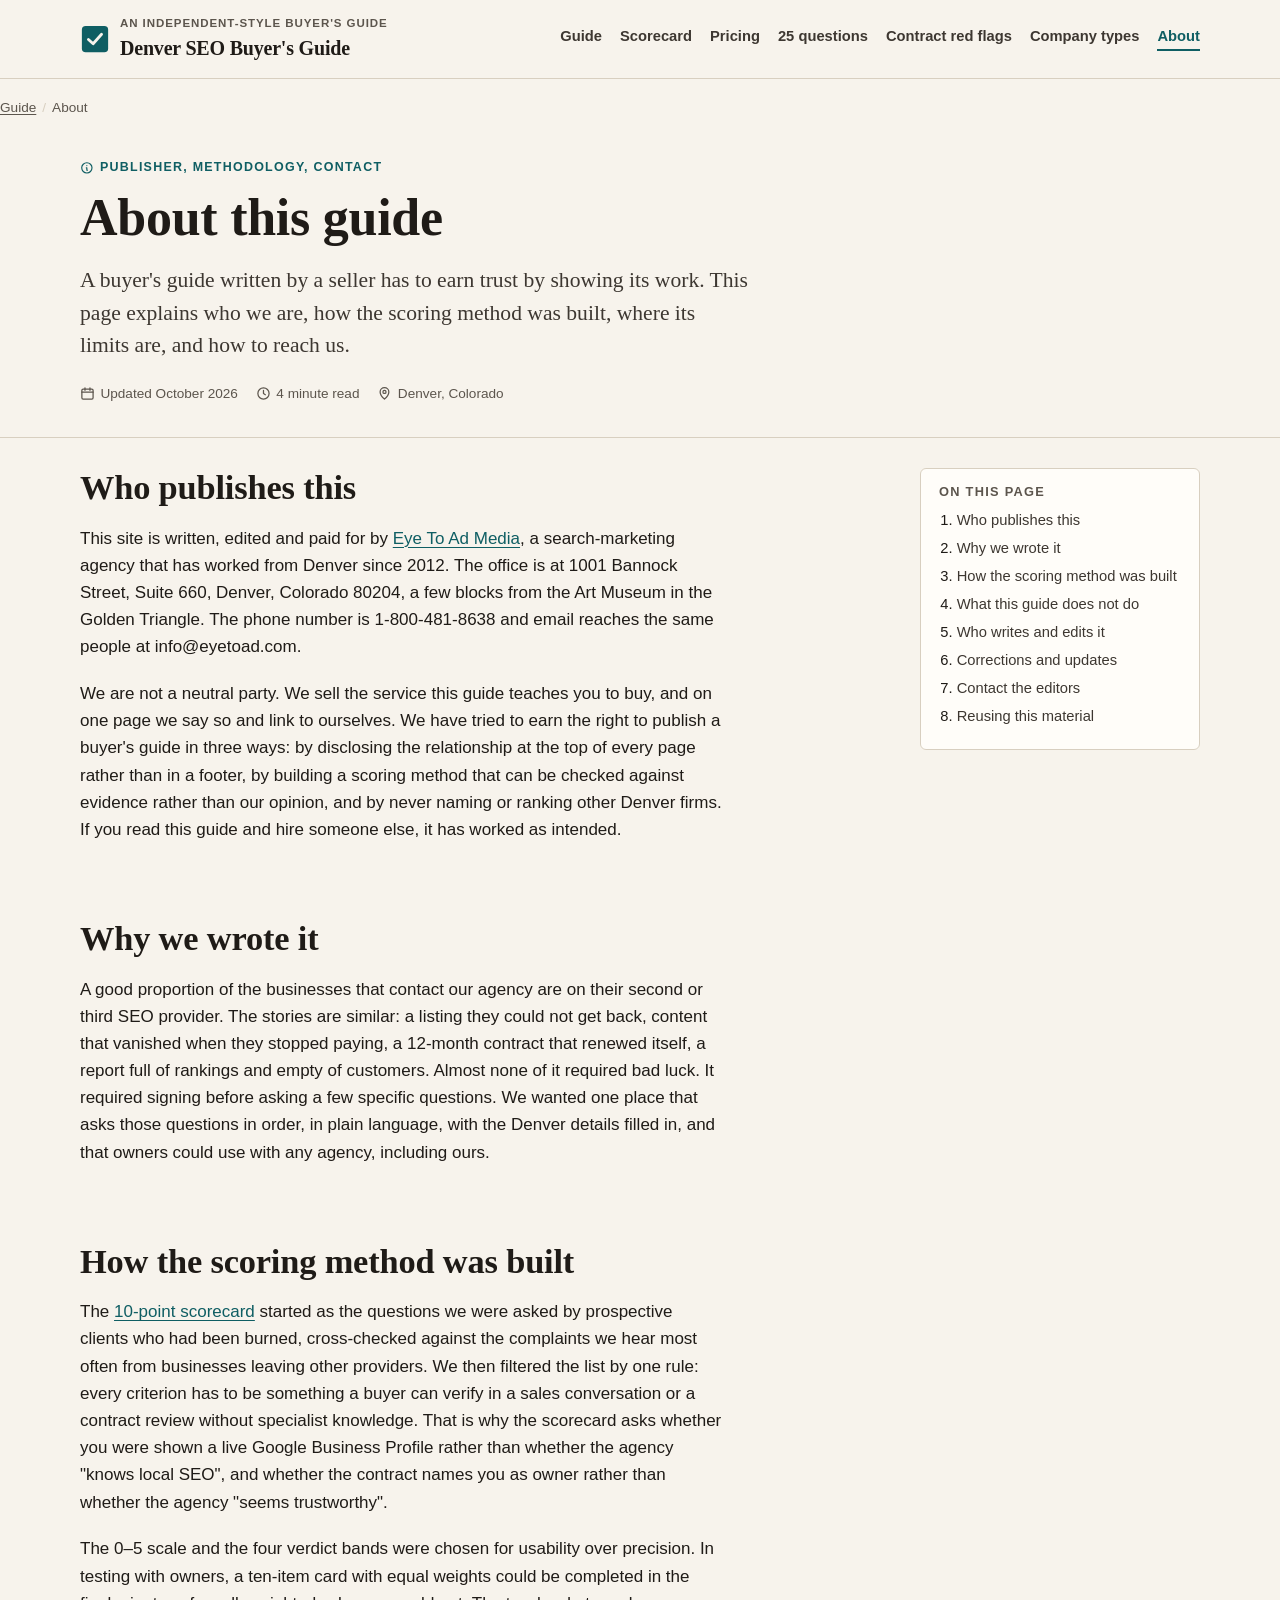
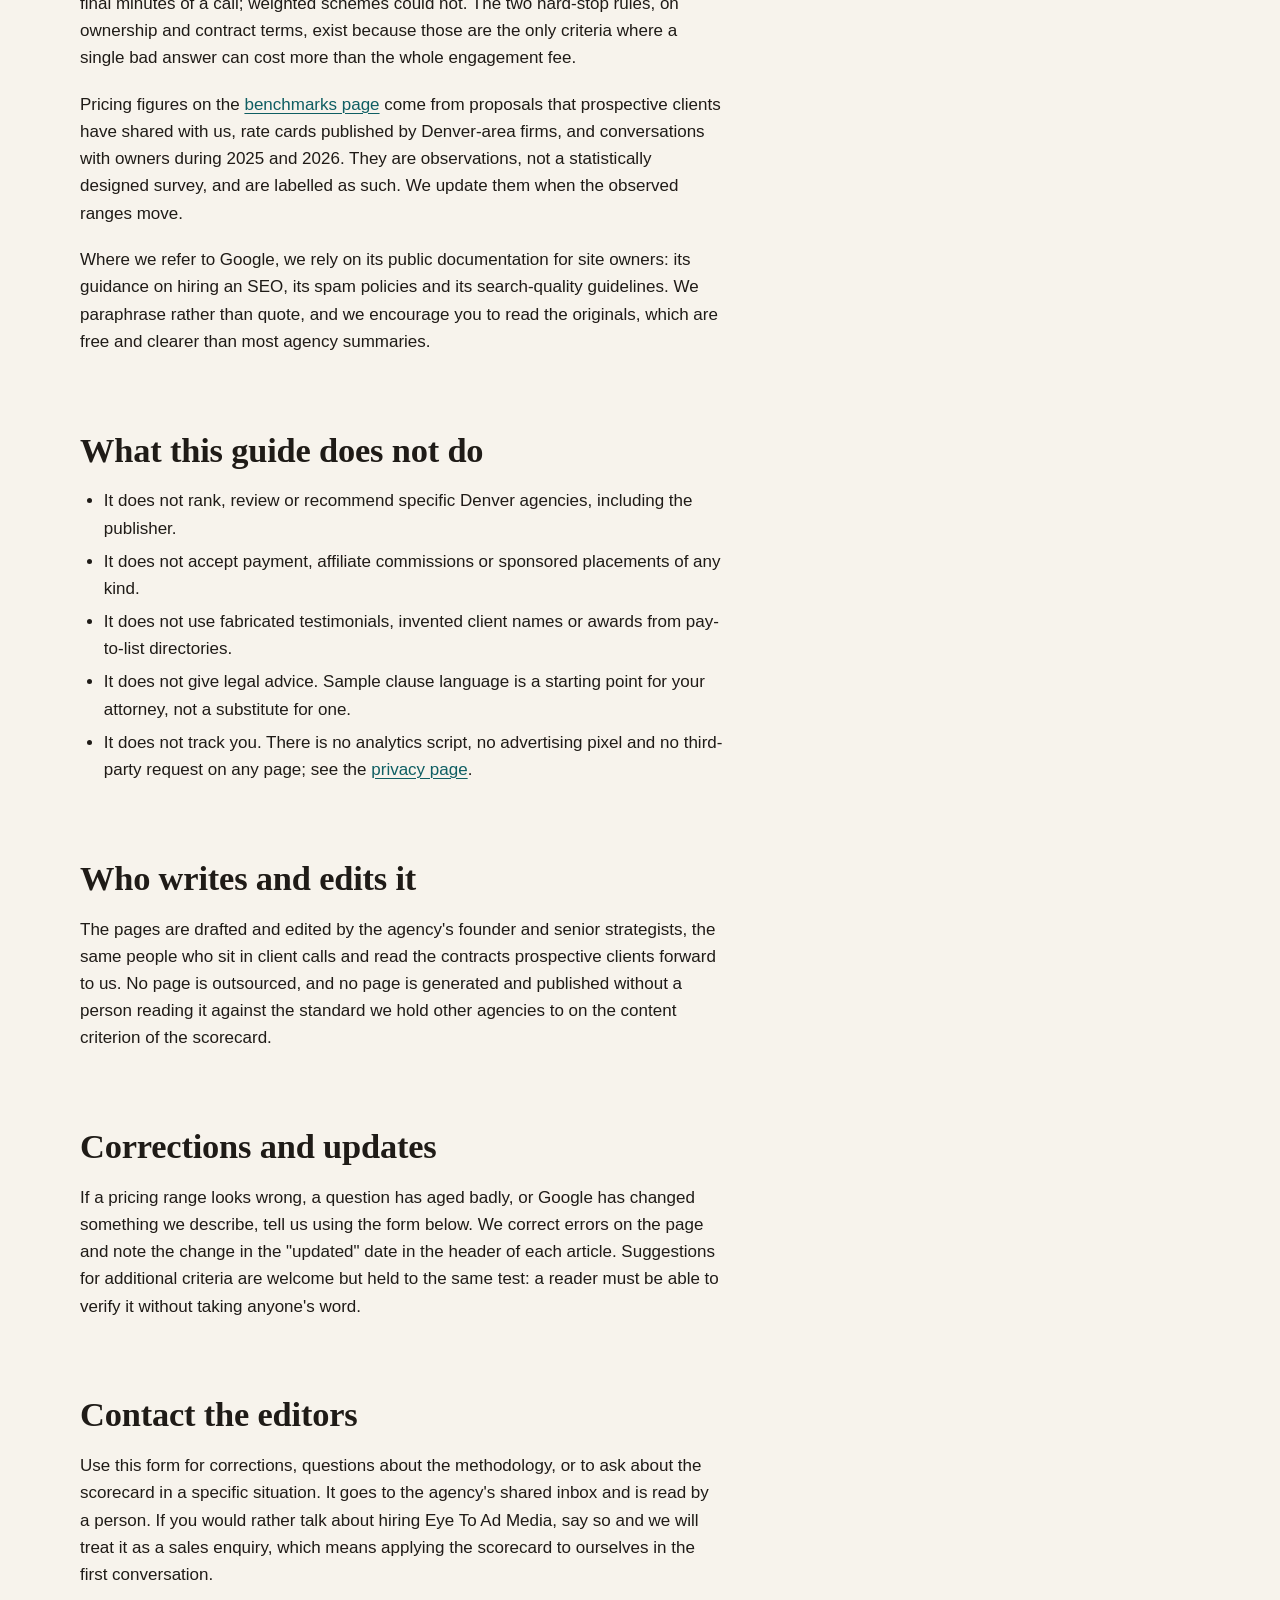
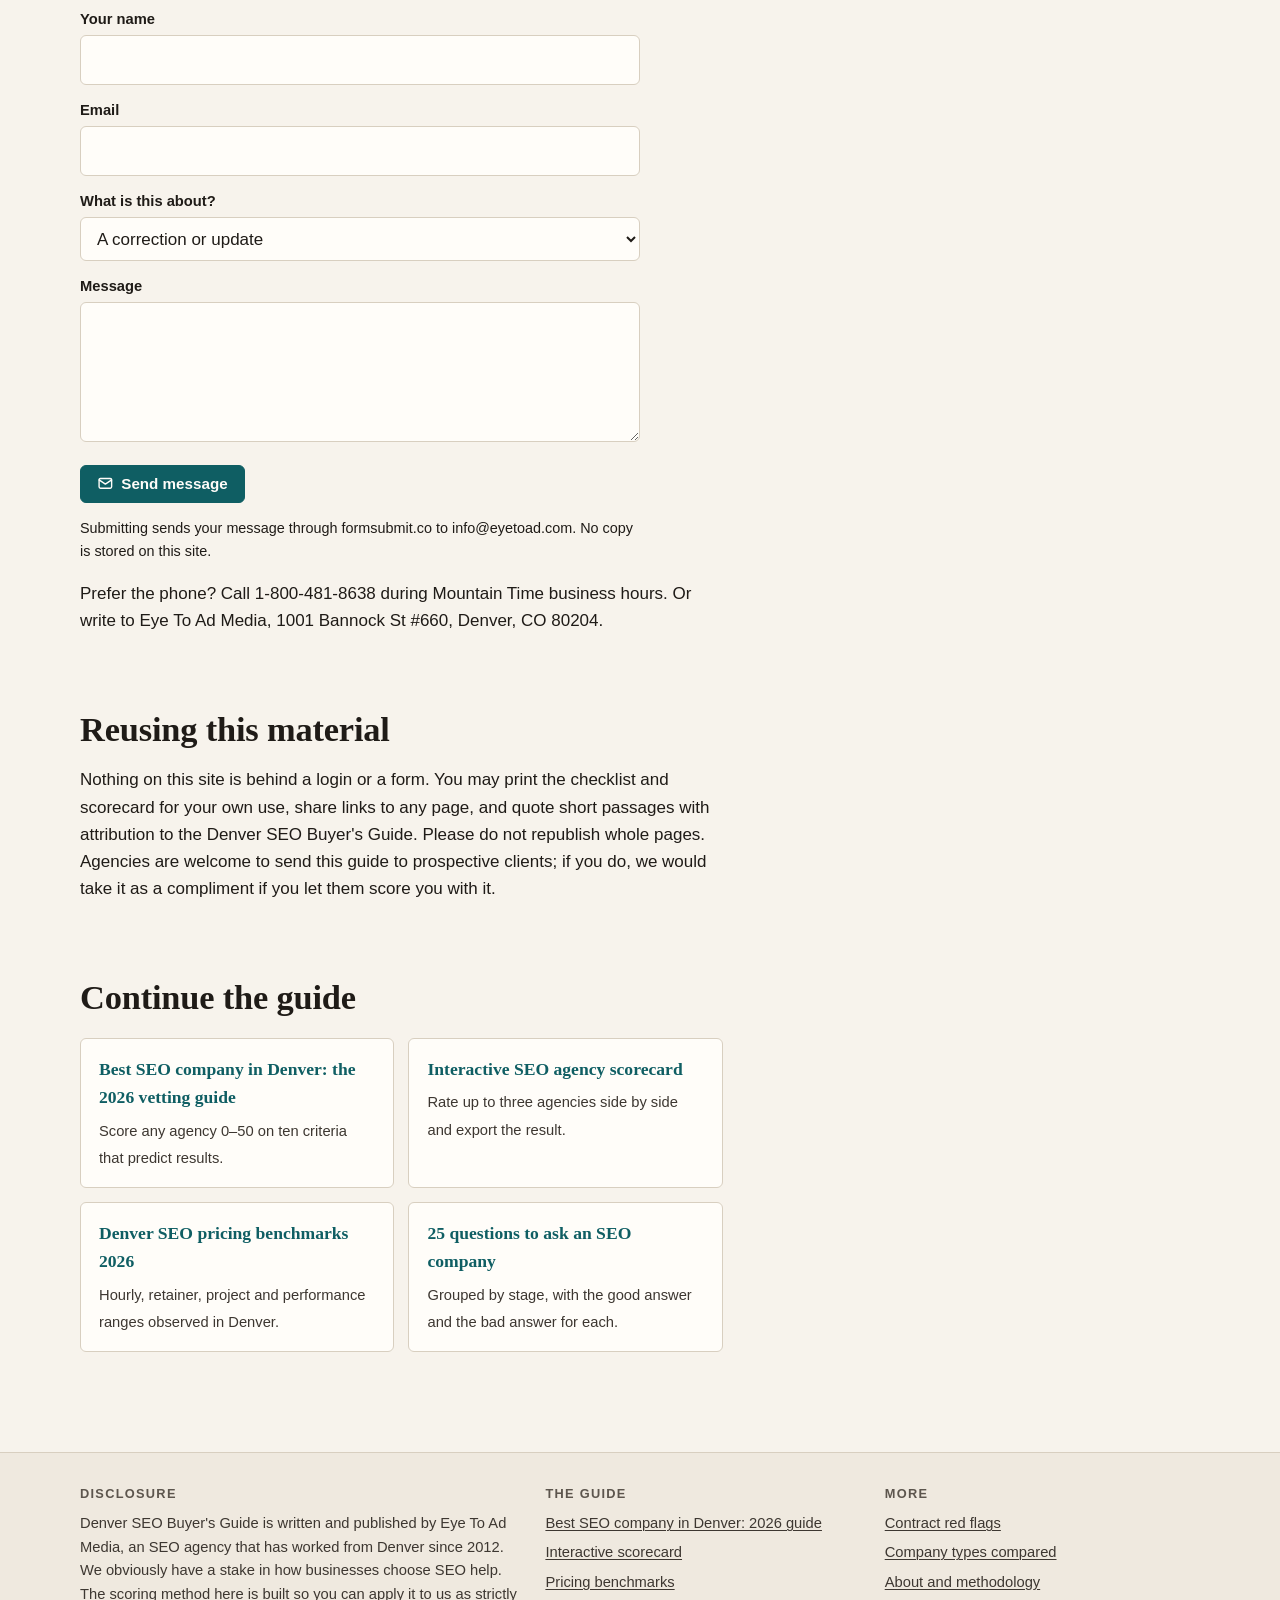
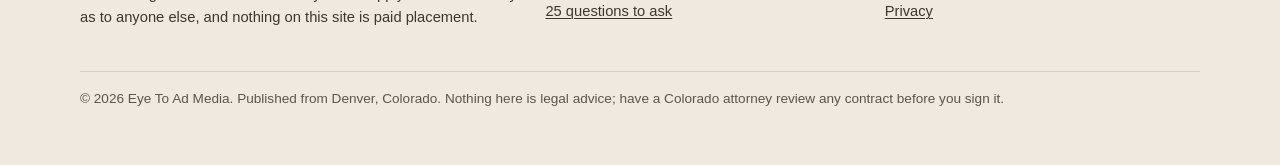
==== about/index.html @ 73272817 "Build Denver SEO buyer's guide site: 8 pages, scorecard tool, assets Static GitHub Pages site for be" ====
<!DOCTYPE html>
<html lang="en" class="no-js">
<head>
<meta charset="utf-8">
<meta name="viewport" content="width=device-width, initial-scale=1">
<title>About This Guide: Who Publishes It and How It Is Scored</title>
<meta name="description" content="Who publishes the Denver SEO Buyer&#x27;s Guide, how the 10-point scoring method was built, what it will not do, and how to reach the editors.">
<link rel="canonical" href="https://bestseocompanydenverco.com/about/">
<meta name="robots" content="index, follow, max-snippet:-1, max-image-preview:large">
<meta name="author" content="Eye To Ad Media">
<meta name="theme-color" content="#f7f3ec">
<meta property="og:type" content="article">
<meta property="og:site_name" content="Denver SEO Buyer's Guide">
<meta property="og:title" content="About This Guide: Who Publishes It and How It Is Scored">
<meta property="og:description" content="Who publishes the Denver SEO Buyer&#x27;s Guide, how the 10-point scoring method was built, what it will not do, and how to reach the editors.">
<meta property="og:url" content="https://bestseocompanydenverco.com/about/">
<meta property="og:image" content="https://bestseocompanydenverco.com/images/og.png">
<meta property="og:image:width" content="1200">
<meta property="og:image:height" content="630">
<meta property="og:image:alt" content="Best SEO company in Denver: a 2026 buyer's guide">
<meta property="og:locale" content="en_US">
<meta name="twitter:card" content="summary_large_image">
<meta name="twitter:title" content="About This Guide: Who Publishes It and How It Is Scored">
<meta name="twitter:description" content="Who publishes the Denver SEO Buyer&#x27;s Guide, how the 10-point scoring method was built, what it will not do, and how to reach the editors.">
<meta name="twitter:image" content="https://bestseocompanydenverco.com/images/og.png">
<meta name="geo.region" content="US-CO">
<meta name="geo.placename" content="Denver, Colorado">
<link rel="icon" href="/images/favicon.svg" type="image/svg+xml">
<link rel="apple-touch-icon" href="/images/apple-touch-icon.png">
<link rel="manifest" href="/site.webmanifest">
<style>:root{--paper:#f7f3ec;--paper-2:#efe9df;--ink:#1f1b17;--ink-2:#3d3731;--ink-3:#5c554d;--rule:#d8cfc0;--teal:#0f5e63;--teal-2:#0b474b;--teal-tint:#e2eeee;--white:#fffdf9;--serif:"Iowan Old Style","Palatino Linotype","Book Antiqua",Palatino,Charter,Georgia,serif;--sans:"Gill Sans","Gill Sans MT","Segoe UI","Trebuchet MS",Calibri,"Helvetica Neue",Arial,system-ui,sans-serif;--r:6px;--wrap:1120px}*,*::before,*::after{box-sizing:border-box}body{margin:0;background:var(--paper);color:var(--ink);font-family:var(--sans);font-size:1.0625rem;line-height:1.6}h1,h2,h3{font-family:var(--serif);font-weight:600;line-height:1.15;margin:0 0 .5em}h1{font-size:clamp(2rem,4.6vw,3.25rem);line-height:1.08}.wrap{width:min(100% - 32px,var(--wrap));margin-inline:auto}.skip{position:absolute;left:-999px;top:8px}.skip:focus{left:8px}.hdr{border-bottom:1px solid var(--rule)}.hdr-row{display:flex;align-items:center;justify-content:space-between;gap:16px;padding:14px 0;flex-wrap:wrap}.brand{display:flex;align-items:center;gap:10px;text-decoration:none;color:var(--ink);font-family:var(--serif);font-size:1.25rem;font-weight:600}.brand svg{width:30px;height:30px}.brand .kicker{display:block;font-family:var(--sans);font-size:.72rem;font-weight:600;letter-spacing:.08em;text-transform:uppercase;color:var(--ink-3)}.nav ul{list-style:none;margin:0;padding:0;display:flex;flex-wrap:wrap;gap:4px 18px}.nav a{text-decoration:none;color:var(--ink-2);font-weight:600;font-size:.92rem}.nav-toggle{display:none}@media (max-width:860px){.nav-toggle{display:inline-flex}.nav{flex-basis:100%}.js .nav ul{display:none}.js .nav ul.open{display:flex;flex-direction:column}}.disclose{border:1px solid var(--teal);border-left-width:5px;background:var(--teal-tint);padding:14px 18px;border-radius:var(--r);margin:0 0 28px;font-size:.95rem}.intro{padding:34px 0 10px;border-bottom:1px solid var(--rule);margin-bottom:30px}.layout{display:grid;grid-template-columns:minmax(0,1fr);gap:36px}@media (min-width:960px){.layout{grid-template-columns:minmax(0,1fr) 280px}}.prose{max-width:68ch}</style>
<link rel="stylesheet" href="/css/site.css">

<script type="application/ld+json">{
"@context": "https://schema.org",
"@graph": [
{
"@type": "WebSite",
"@id": "https://bestseocompanydenverco.com/#website",
"url": "https://bestseocompanydenverco.com/",
"name": "Denver SEO Buyer's Guide",
"description": "A buyer's guide to vetting, comparing and hiring an SEO company in Denver, Colorado.",
"inLanguage": "en-US",
"publisher": {
"@id": "https://eyetoad.com/#organization"
}
},
{
"@type": "Organization",
"@id": "https://bestseocompanydenverco.com/#organization",
"name": "Denver SEO Buyer's Guide",
"url": "https://bestseocompanydenverco.com/",
"logo": "https://bestseocompanydenverco.com/images/favicon.svg",
"parentOrganization": {
"@id": "https://eyetoad.com/#organization"
}
},
{
"@type": "Organization",
"@id": "https://eyetoad.com/#organization",
"name": "Eye To Ad Media",
"url": "https://eyetoad.com/"
},
{
"@type": "BreadcrumbList",
"@id": "https://bestseocompanydenverco.com/about/#breadcrumb",
"itemListElement": [
{
"@type": "ListItem",
"position": 1,
"name": "Guide",
"item": "https://bestseocompanydenverco.com/"
},
{
"@type": "ListItem",
"position": 2,
"name": "About",
"item": "https://bestseocompanydenverco.com/about/"
}
]
},
{
"@type": "WebPage",
"@id": "https://bestseocompanydenverco.com/about/#webpage",
"url": "https://bestseocompanydenverco.com/about/",
"name": "About This Guide: Who Publishes It and How It Is Scored",
"description": "Who publishes the Denver SEO Buyer's Guide, how the 10-point scoring method was built, what it will not do, and how to reach the editors.",
"isPartOf": {
"@id": "https://bestseocompanydenverco.com/#website"
},
"inLanguage": "en-US",
"datePublished": "2026-01-12",
"dateModified": "2026-10-06",
"primaryImageOfPage": "https://bestseocompanydenverco.com/images/og.png",
"breadcrumb": {
"@id": "https://bestseocompanydenverco.com/about/#breadcrumb"
}
},
{
"@type": "Article",
"@id": "https://bestseocompanydenverco.com/about/#article",
"headline": "About this guide",
"description": "Who publishes the Denver SEO Buyer's Guide, how the 10-point scoring method was built, what it will not do, and how to reach the editors.",
"mainEntityOfPage": {
"@id": "https://bestseocompanydenverco.com/about/#webpage"
},
"author": {
"@id": "https://eyetoad.com/#organization"
},
"publisher": {
"@id": "https://eyetoad.com/#organization"
},
"datePublished": "2026-01-12",
"dateModified": "2026-10-06",
"image": "https://bestseocompanydenverco.com/images/og.png",
"wordCount": 980,
"about": {
"@type": "Thing",
"name": "Search engine optimization services in Denver, Colorado"
}
}
]
}</script>
</head>
<body>
<a class="skip" href="#main">Skip to content</a>
<header class="hdr">
<div class="wrap hdr-row">
<a class="brand" href="/"><svg viewBox="0 0 32 32" aria-hidden="true"><rect x="2" y="2" width="28" height="28" rx="4" fill="#0f5e63"/><path d="M9 16.5 14 21l9-10" fill="none" stroke="#f7f3ec" stroke-width="3" stroke-linecap="round" stroke-linejoin="round"/></svg><span><span class="kicker">An independent-style buyer's guide</span>Denver SEO Buyer's Guide</span></a>
<button class="nav-toggle" type="button" aria-expanded="false" aria-controls="site-nav"><svg class="i" aria-hidden="true" viewBox="0 0 24 24"><path d="M3 6h18M3 12h18M3 18h18"/></svg> Menu</button>
<nav class="nav" aria-label="Site"><ul id="site-nav"><li><a href="/">Guide</a></li><li><a href="/scorecard/">Scorecard</a></li><li><a href="/denver-seo-pricing-benchmarks/">Pricing</a></li><li><a href="/questions-to-ask-an-seo-company/">25 questions</a></li><li><a href="/seo-contract-red-flags/">Contract red flags</a></li><li><a href="/denver-seo-companies/">Company types</a></li><li><a href="/about/" aria-current="page">About</a></li></ul></nav>
</div>
</header>
<nav class="crumbs wrap" aria-label="Breadcrumb"><ol><li><a href="/">Guide</a></li><li aria-current="page">About</li></ol></nav>
<main id="main">
<div class="intro"><div class="wrap">
<p class="eyebrow"><svg class="i" aria-hidden="true" viewBox="0 0 24 24"><circle cx="12" cy="12" r="9"/><path d="M12 8h.01M11 12h1v4h1"/></svg> Publisher, methodology, contact</p>
<h1>About this guide</h1>
<p class="lede">A buyer's guide written by a seller has to earn trust by showing its work. This page explains who we are, how the scoring method was built, where its limits are, and how to reach us.</p>
<div class="meta-line"><span><svg class="i" aria-hidden="true" viewBox="0 0 24 24"><rect x="3" y="5" width="18" height="16" rx="2"/><path d="M3 10h18M8 3v4m8-4v4"/></svg> Updated October 2026</span><span><svg class="i" aria-hidden="true" viewBox="0 0 24 24"><circle cx="12" cy="12" r="9"/><path d="M12 7v5l3 2"/></svg> 4 minute read</span><span><svg class="i" aria-hidden="true" viewBox="0 0 24 24"><path d="M12 21s7-6.2 7-11.5A7 7 0 0 0 5 9.5C5 14.8 12 21 12 21z"/><circle cx="12" cy="9.5" r="2.5"/></svg> Denver, Colorado</span></div>
</div></div>
<div class="wrap layout">
<article class="prose">
<h2 id="publisher">Who publishes this</h2>

<p>This site is written, edited and paid for by <a href="https://eyetoad.com/" rel="noopener">Eye To Ad Media</a>, a search-marketing agency that has worked from Denver since 2012. The office is at 1001 Bannock Street, Suite 660, Denver, Colorado 80204, a few blocks from the Art Museum in the Golden Triangle. The phone number is 1-800-481-8638 and email reaches the same people at info@eyetoad.com.</p>

<p>We are not a neutral party. We sell the service this guide teaches you to buy, and on one page we say so and link to ourselves. We have tried to earn the right to publish a buyer's guide in three ways: by disclosing the relationship at the top of every page rather than in a footer, by building a scoring method that can be checked against evidence rather than our opinion, and by never naming or ranking other Denver firms. If you read this guide and hire someone else, it has worked as intended.</p>

<h2 id="why">Why we wrote it</h2>

<p>A good proportion of the businesses that contact our agency are on their second or third SEO provider. The stories are similar: a listing they could not get back, content that vanished when they stopped paying, a 12-month contract that renewed itself, a report full of rankings and empty of customers. Almost none of it required bad luck. It required signing before asking a few specific questions. We wanted one place that asks those questions in order, in plain language, with the Denver details filled in, and that owners could use with any agency, including ours.</p>

<h2 id="methodology">How the scoring method was built</h2>

<p>The <a href="/#scorecard">10-point scorecard</a> started as the questions we were asked by prospective clients who had been burned, cross-checked against the complaints we hear most often from businesses leaving other providers. We then filtered the list by one rule: every criterion has to be something a buyer can verify in a sales conversation or a contract review without specialist knowledge. That is why the scorecard asks whether you were shown a live Google Business Profile rather than whether the agency "knows local SEO", and whether the contract names you as owner rather than whether the agency "seems trustworthy".</p>

<p>The 0–5 scale and the four verdict bands were chosen for usability over precision. In testing with owners, a ten-item card with equal weights could be completed in the final minutes of a call; weighted schemes could not. The two hard-stop rules, on ownership and contract terms, exist because those are the only criteria where a single bad answer can cost more than the whole engagement fee.</p>

<p>Pricing figures on the <a href="/denver-seo-pricing-benchmarks/">benchmarks page</a> come from proposals that prospective clients have shared with us, rate cards published by Denver-area firms, and conversations with owners during 2025 and 2026. They are observations, not a statistically designed survey, and are labelled as such. We update them when the observed ranges move.</p>

<p>Where we refer to Google, we rely on its public documentation for site owners: its guidance on hiring an SEO, its spam policies and its search-quality guidelines. We paraphrase rather than quote, and we encourage you to read the originals, which are free and clearer than most agency summaries.</p>

<h2 id="limits">What this guide does not do</h2>

<ul>
<li>It does not rank, review or recommend specific Denver agencies, including the publisher.</li>
<li>It does not accept payment, affiliate commissions or sponsored placements of any kind.</li>
<li>It does not use fabricated testimonials, invented client names or awards from pay-to-list directories.</li>
<li>It does not give legal advice. Sample clause language is a starting point for your attorney, not a substitute for one.</li>
<li>It does not track you. There is no analytics script, no advertising pixel and no third-party request on any page; see the <a href="/privacy/">privacy page</a>.</li>
</ul>

<h2 id="who-writes">Who writes and edits it</h2>

<p>The pages are drafted and edited by the agency's founder and senior strategists, the same people who sit in client calls and read the contracts prospective clients forward to us. No page is outsourced, and no page is generated and published without a person reading it against the standard we hold other agencies to on the content criterion of the scorecard.</p>

<h2 id="corrections">Corrections and updates</h2>

<p>If a pricing range looks wrong, a question has aged badly, or Google has changed something we describe, tell us using the form below. We correct errors on the page and note the change in the "updated" date in the header of each article. Suggestions for additional criteria are welcome but held to the same test: a reader must be able to verify it without taking anyone's word.</p>

<h2 id="contact">Contact the editors</h2>

<p>Use this form for corrections, questions about the methodology, or to ask about the scorecard in a specific situation. It goes to the agency's shared inbox and is read by a person. If you would rather talk about hiring Eye To Ad Media, say so and we will treat it as a sales enquiry, which means applying the scorecard to ourselves in the first conversation.</p>

<form class="form" action="https://formsubmit.co/info@eyetoad.com" method="POST" aria-labelledby="contact">
<input type="hidden" name="_subject" value="Denver SEO Buyer's Guide: contact form">
<input type="hidden" name="_template" value="table">
<input type="hidden" name="_captcha" value="false">
<input type="hidden" name="_next" value="https://bestseocompanydenverco.com/about/#sent">
<div class="hp" aria-hidden="true"><label for="website-field">Leave this field empty</label><input type="text" id="website-field" name="_honey" tabindex="-1" autocomplete="off"></div>
<div><label for="f-name">Your name</label><input type="text" id="f-name" name="name" required autocomplete="name"></div>
<div><label for="f-email">Email</label><input type="email" id="f-email" name="email" required autocomplete="email"></div>
<div><label for="f-topic">What is this about?</label>
<select id="f-topic" name="topic">
<option value="correction">A correction or update</option>
<option value="methodology">A question about the scoring method</option>
<option value="situation">Applying the scorecard to my situation</option>
<option value="hire">Talking to Eye To Ad Media about SEO</option>
<option value="other">Something else</option>
</select></div>
<div><label for="f-msg">Message</label><textarea id="f-msg" name="message" required></textarea></div>
<div><button type="submit" class="btn"><svg class="i" aria-hidden="true" viewBox="0 0 24 24"><rect x="3" y="5" width="18" height="14" rx="2"/><path d="m3 7 9 6 9-6"/></svg> Send message</button></div>
<p class="small" id="sent">Submitting sends your message through formsubmit.co to info@eyetoad.com. No copy is stored on this site.</p>
</form>

<p>Prefer the phone? Call 1-800-481-8638 during Mountain Time business hours. Or write to Eye To Ad Media, 1001 Bannock St #660, Denver, CO 80204.</p>

<h2 id="use">Reusing this material</h2>

<p>Nothing on this site is behind a login or a form. You may print the checklist and scorecard for your own use, share links to any page, and quote short passages with attribution to the Denver SEO Buyer's Guide. Please do not republish whole pages. Agencies are welcome to send this guide to prospective clients; if you do, we would take it as a compliment if you let them score you with it.</p>

<section class="related" aria-labelledby="rel-h"><h2 id="rel-h">Continue the guide</h2><ul class="cards"><li><a class="card" href="/"><span class="t">Best SEO company in Denver: the 2026 vetting guide</span><span class="d">Score any agency 0–50 on ten criteria that predict results.</span></a></li><li><a class="card" href="/scorecard/"><span class="t">Interactive SEO agency scorecard</span><span class="d">Rate up to three agencies side by side and export the result.</span></a></li><li><a class="card" href="/denver-seo-pricing-benchmarks/"><span class="t">Denver SEO pricing benchmarks 2026</span><span class="d">Hourly, retainer, project and performance ranges observed in Denver.</span></a></li><li><a class="card" href="/questions-to-ask-an-seo-company/"><span class="t">25 questions to ask an SEO company</span><span class="d">Grouped by stage, with the good answer and the bad answer for each.</span></a></li></ul></section>
</article>
<aside class="side"><div class="box"><div class="toc"><h2>On this page</h2><ol><li><a href="#publisher">Who publishes this</a></li><li><a href="#why">Why we wrote it</a></li><li><a href="#methodology">How the scoring method was built</a></li><li><a href="#limits">What this guide does not do</a></li><li><a href="#who-writes">Who writes and edits it</a></li><li><a href="#corrections">Corrections and updates</a></li><li><a href="#contact">Contact the editors</a></li><li><a href="#use">Reusing this material</a></li></ol></div></div></aside>
</div>
</main>
<footer class="ftr">
<div class="wrap">
<div class="ftr-grid">
<div>
<h2>Disclosure</h2>
<p>Denver SEO Buyer's Guide is written and published by Eye To Ad Media, an SEO agency that has worked from Denver since 2012. We obviously have a stake in how businesses choose SEO help. The scoring method here is built so you can apply it to us as strictly as to anyone else, and nothing on this site is paid placement.</p>
</div>
<div>
<h2>The guide</h2>
<ul>
<li><a href="/">Best SEO company in Denver: 2026 guide</a></li>
<li><a href="/scorecard/">Interactive scorecard</a></li>
<li><a href="/denver-seo-pricing-benchmarks/">Pricing benchmarks</a></li>
<li><a href="/questions-to-ask-an-seo-company/">25 questions to ask</a></li>
</ul>
</div>
<div>
<h2>More</h2>
<ul>
<li><a href="/seo-contract-red-flags/">Contract red flags</a></li>
<li><a href="/denver-seo-companies/">Company types compared</a></li>
<li><a href="/about/">About and methodology</a></li>
<li><a href="/privacy/">Privacy</a></li>
</ul>
</div>
</div>
<p class="legal">&copy; 2026 Eye To Ad Media. Published from Denver, Colorado. Nothing here is legal advice; have a Colorado attorney review any contract before you sign it.</p>
</div>
</footer>
<script>document.documentElement.className=document.documentElement.className.replace('no-js','js');(function(){var b=document.querySelector('.nav-toggle'),u=document.querySelector('.nav ul');if(b&&u){b.addEventListener('click',function(){var o=u.classList.toggle('open');b.setAttribute('aria-expanded',o?'true':'false');});}document.querySelectorAll('[data-print]').forEach(function(el){el.addEventListener('click',function(){document.documentElement.setAttribute('data-print',el.getAttribute('data-print'));window.print();});});window.addEventListener('afterprint',function(){document.documentElement.removeAttribute('data-print');});})();</script>

</body>
</html>
---- css/site.css ----
/* Denver SEO Buyer's Guide — site.css
   Editorial system: warm paper neutrals, deep teal accent, serif display, humanist sans body.
   System font stacks only; no external requests. */

:root{
  --paper:#f7f3ec;
  --paper-2:#efe9df;
  --paper-3:#e6dfd2;
  --ink:#1f1b17;
  --ink-2:#3d3731;
  --ink-3:#5c554d;
  --rule:#d8cfc0;
  --teal:#0f5e63;
  --teal-2:#0b474b;
  --teal-tint:#e2eeee;
  --rust:#9a3b1e;
  --rust-tint:#f6e5de;
  --moss:#3f6b2a;
  --moss-tint:#e6efdf;
  --amber:#8a5a00;
  --amber-tint:#f5ecd6;
  --white:#fffdf9;
  --serif:"Iowan Old Style","Palatino Linotype","Book Antiqua",Palatino,Charter,Georgia,"Times New Roman",serif;
  --sans:"Gill Sans","Gill Sans MT","Segoe UI","Trebuchet MS",Calibri,"Helvetica Neue",Arial,system-ui,sans-serif;
  --mono:ui-monospace,"SF Mono",Menlo,Consolas,"Liberation Mono",monospace;
  --measure:68ch;
  --r:6px;
  --wrap:1120px;
}

*,*::before,*::after{box-sizing:border-box}
html{-webkit-text-size-adjust:100%;scroll-behavior:smooth}
@media (prefers-reduced-motion:reduce){html{scroll-behavior:auto}*{transition:none!important;animation:none!important}}
body{margin:0;background:var(--paper);color:var(--ink);font-family:var(--sans);font-size:1.0625rem;line-height:1.6;}
img,svg{max-width:100%;height:auto}
svg.i{width:1.1em;height:1.1em;vertical-align:-.18em;fill:none;stroke:currentColor;stroke-width:2;stroke-linecap:round;stroke-linejoin:round;flex:none}

h1,h2,h3,h4{font-family:var(--serif);font-weight:600;line-height:1.15;color:var(--ink);margin:0 0 .5em;letter-spacing:-.005em}
h1{font-size:clamp(2rem,4.6vw,3.25rem);line-height:1.08;margin-bottom:.35em}
h2{font-size:clamp(1.55rem,2.8vw,2.15rem);margin-top:2.2em}
h3{font-size:clamp(1.2rem,1.8vw,1.45rem);margin-top:1.8em}
h4{font-size:1.1rem;margin-top:1.4em;font-family:var(--sans);font-weight:700}
p,ul,ol,dl,table,blockquote,figure{margin:0 0 1.15em}
ul,ol{padding-left:1.4em}
li{margin-bottom:.35em}
li>ul,li>ol{margin-top:.35em;margin-bottom:0}
a{color:var(--teal);text-decoration:underline;text-decoration-thickness:1px;text-underline-offset:.15em}
a:hover{color:var(--teal-2);text-decoration-thickness:2px}
a:focus-visible,button:focus-visible,input:focus-visible,select:focus-visible,textarea:focus-visible,summary:focus-visible,[tabindex]:focus-visible{outline:3px solid var(--rust);outline-offset:3px;border-radius:2px}
strong{font-weight:700}
small,.small{font-size:.9rem}
hr{border:0;border-top:1px solid var(--rule);margin:2.5em 0}
code{font-family:var(--mono);font-size:.9em;background:var(--paper-2);padding:.1em .35em;border-radius:3px}
blockquote{border-left:3px solid var(--teal);margin-left:0;padding:.3em 0 .3em 1.2em;color:var(--ink-2);font-family:var(--serif);font-size:1.1em}
blockquote p:last-child{margin-bottom:0}
abbr[title]{text-decoration:underline dotted}

.skip{position:absolute;left:-999px;top:8px;background:var(--ink);color:var(--white);padding:.6em 1em;z-index:1000;border-radius:var(--r)}
.skip:focus{left:8px;outline:3px solid var(--rust)}
.vh{position:absolute!important;width:1px;height:1px;overflow:hidden;clip:rect(0 0 0 0);white-space:nowrap}

.wrap{width:min(100% - 32px,var(--wrap));margin-inline:auto}
.prose{max-width:var(--measure)}
.prose>*:first-child{margin-top:0}

/* Header */
.hdr{border-bottom:1px solid var(--rule);background:var(--paper)}
.hdr-row{display:flex;align-items:center;justify-content:space-between;gap:16px;padding:14px 0;flex-wrap:wrap}
.brand{display:flex;align-items:center;gap:10px;text-decoration:none;color:var(--ink);font-family:var(--serif);font-size:1.25rem;font-weight:600;letter-spacing:-.01em}
.brand svg{width:30px;height:30px;flex:none}
.brand .kicker{display:block;font-family:var(--sans);font-size:.72rem;font-weight:600;letter-spacing:.08em;text-transform:uppercase;color:var(--ink-3)}
.nav ul{list-style:none;margin:0;padding:0;display:flex;flex-wrap:wrap;gap:4px 18px}
.nav a{text-decoration:none;color:var(--ink-2);font-weight:600;font-size:.92rem;padding:.3em 0;border-bottom:2px solid transparent}
.nav a:hover,.nav a[aria-current=page]{color:var(--teal);border-bottom-color:var(--teal)}
.nav-toggle{display:none;background:none;border:1px solid var(--rule);border-radius:var(--r);padding:.45em .7em;font:inherit;font-weight:600;color:var(--ink);cursor:pointer;align-items:center;gap:.4em}
@media (max-width:860px){
  .nav-toggle{display:inline-flex}
  .nav{flex-basis:100%}
  .nav ul{display:none;flex-direction:column;gap:0;border-top:1px solid var(--rule);padding-top:8px;margin-top:4px}
  .nav ul.open{display:flex}
  .nav li{margin:0}
  .nav a{display:block;padding:.6em 0;border-bottom:1px solid var(--paper-3)}
  .no-js .nav ul{display:flex}
  .no-js .nav-toggle{display:none}
}

/* Breadcrumb */
.crumbs{font-size:.85rem;color:var(--ink-3);margin:18px 0 0}
.crumbs ol{list-style:none;padding:0;margin:0;display:flex;flex-wrap:wrap;gap:6px}
.crumbs li+li::before{content:"/";margin-right:6px;color:var(--rule)}
.crumbs a{color:var(--ink-3)}

/* Page intro */
.intro{padding:34px 0 10px;border-bottom:1px solid var(--rule);margin-bottom:30px}
.intro .eyebrow{font-size:.78rem;font-weight:700;letter-spacing:.1em;text-transform:uppercase;color:var(--teal);margin-bottom:12px;display:flex;gap:.5em;align-items:center}
.intro .lede{font-family:var(--serif);font-size:clamp(1.15rem,1.7vw,1.35rem);line-height:1.5;color:var(--ink-2);max-width:62ch;margin-bottom:1em}
.meta-line{font-size:.85rem;color:var(--ink-3);display:flex;flex-wrap:wrap;gap:6px 18px;margin:14px 0 22px}
.meta-line span{display:inline-flex;align-items:center;gap:.4em}

/* Layout with sidebar */
.layout{display:grid;grid-template-columns:minmax(0,1fr);gap:36px;padding-bottom:40px}
@media (min-width:960px){.layout{grid-template-columns:minmax(0,1fr) 280px}}
.side{font-size:.92rem}
.side .box{position:sticky;top:16px}
.toc{border:1px solid var(--rule);border-radius:var(--r);padding:16px 18px;background:var(--white)}
.toc h2{font-family:var(--sans);font-size:.8rem;letter-spacing:.1em;text-transform:uppercase;margin:0 0 10px;color:var(--ink-3)}
.toc ol{margin:0;padding-left:1.2em}
.toc li{margin-bottom:.3em}
.toc a{color:var(--ink-2);text-decoration:none}
.toc a:hover{color:var(--teal);text-decoration:underline}

/* Boxes */
.disclose{border:1px solid var(--teal);border-left-width:5px;background:var(--teal-tint);padding:14px 18px;border-radius:var(--r);margin:0 0 28px;font-size:.95rem}
.disclose p{margin:0}
.disclose strong{color:var(--teal-2)}
.callout{border:1px solid var(--rule);border-left:5px solid var(--amber);background:var(--amber-tint);padding:14px 18px;border-radius:var(--r);margin:1.4em 0}
.callout.warn{border-left-color:var(--rust);background:var(--rust-tint)}
.callout.good{border-left-color:var(--moss);background:var(--moss-tint)}
.callout.note{border-left-color:var(--teal);background:var(--teal-tint)}
.callout p:last-child,.callout ul:last-child{margin-bottom:0}
.callout .ttl{display:flex;align-items:center;gap:.5em;font-weight:700;margin-bottom:.35em;font-family:var(--sans)}

/* Scorecard list */
.points{counter-reset:pt;list-style:none;padding:0;margin:1.5em 0}
.points>li{counter-increment:pt;position:relative;padding:18px 18px 18px 64px;border:1px solid var(--rule);background:var(--white);border-radius:var(--r);margin-bottom:12px}
.points>li::before{content:counter(pt,decimal-leading-zero);position:absolute;left:16px;top:14px;font-family:var(--serif);font-size:1.7rem;color:var(--teal);line-height:1}
.points h3{margin:0 0 .35em;font-size:1.2rem}
.points p:last-child{margin-bottom:0}
.points .scale{font-size:.9rem;color:var(--ink-3);margin-top:.5em}
.points .scale b{color:var(--ink)}

/* Tables */
.tbl-wrap{overflow-x:auto;margin:1.4em 0;border:1px solid var(--rule);border-radius:var(--r);background:var(--white)}
table{border-collapse:collapse;width:100%;font-size:.95rem}
th,td{text-align:left;vertical-align:top;padding:10px 12px;border-bottom:1px solid var(--rule)}
thead th{background:var(--paper-2);font-family:var(--sans);font-size:.8rem;letter-spacing:.06em;text-transform:uppercase;color:var(--ink-2)}
tbody tr:last-child td{border-bottom:0}
tbody th{font-weight:700;background:var(--paper);white-space:nowrap}
caption{caption-side:top;text-align:left;font-family:var(--serif);font-weight:600;padding:10px 12px;font-size:1.05rem}
.matrix td{min-width:140px}

/* Good / bad pairs */
.qa{border:1px solid var(--rule);border-radius:var(--r);background:var(--white);padding:16px 18px;margin:0 0 14px}
.qa h3{margin:0 0 .6em;font-size:1.12rem}
.qa .pair{display:grid;gap:10px}
@media (min-width:720px){.qa .pair{grid-template-columns:1fr 1fr}}
.qa .g,.qa .b{padding:10px 12px;border-radius:var(--r);font-size:.95rem;border:1px solid transparent}
.qa .g{background:var(--moss-tint);border-color:#c9dcbd}
.qa .b{background:var(--rust-tint);border-color:#e7c8bc}
.qa .g b,.qa .b b{display:flex;align-items:center;gap:.4em;margin-bottom:.25em;font-size:.8rem;letter-spacing:.06em;text-transform:uppercase}
.qa .g b{color:var(--moss)}
.qa .b b{color:var(--rust)}

/* Clause sample */
.clause{font-family:var(--mono);font-size:.86rem;line-height:1.55;background:var(--paper-2);border:1px solid var(--rule);border-radius:var(--r);padding:14px 16px;white-space:pre-wrap;margin:0 0 1.2em}

/* Checklist */
.checklist{border:2px solid var(--ink);border-radius:var(--r);background:var(--white);padding:20px 22px;margin:1.5em 0}
.checklist h2,.checklist h3{margin-top:0}
.checklist ul{list-style:none;padding:0;margin:0}
.checklist li{display:flex;gap:10px;align-items:flex-start;padding:7px 0;border-bottom:1px dotted var(--rule)}
.checklist li:last-child{border-bottom:0}
.checklist .bx{width:18px;height:18px;border:2px solid var(--ink);border-radius:3px;flex:none;margin-top:3px}
.checklist .hd{display:flex;justify-content:space-between;gap:12px;align-items:flex-start;flex-wrap:wrap;margin-bottom:10px}
.checklist .fill{display:flex;gap:16px;flex-wrap:wrap;font-size:.9rem;margin-top:14px}
.checklist .fill span{border-bottom:1px solid var(--ink);min-width:160px;padding-bottom:2px}

/* Buttons */
.btn{display:inline-flex;align-items:center;gap:.5em;background:var(--teal);color:var(--white);border:1px solid var(--teal);border-radius:var(--r);padding:.6em 1.05em;font:inherit;font-weight:600;font-size:.95rem;text-decoration:none;cursor:pointer;line-height:1.2}
.btn:hover{background:var(--teal-2);color:var(--white);border-color:var(--teal-2)}
.btn.ghost{background:transparent;color:var(--teal)}
.btn.ghost:hover{background:var(--teal-tint)}
.btn.sm{padding:.4em .75em;font-size:.86rem}
.btn[disabled]{opacity:.5;cursor:not-allowed}

/* FAQ */
.faq details{border-top:1px solid var(--rule);padding:4px 0}
.faq details:last-child{border-bottom:1px solid var(--rule)}
.faq summary{cursor:pointer;font-family:var(--serif);font-weight:600;font-size:1.1rem;padding:12px 0;list-style:none;display:flex;justify-content:space-between;gap:12px;align-items:center}
.faq summary::-webkit-details-marker{display:none}
.faq summary::after{content:"+";font-family:var(--sans);font-size:1.4rem;color:var(--teal);flex:none;line-height:1}
.faq details[open] summary::after{content:"\2212"}
.faq .ans{padding:0 0 14px;color:var(--ink-2)}
.faq .ans p:last-child{margin-bottom:0}

/* Related / cards */
.cards{display:grid;gap:14px;list-style:none;padding:0;margin:1.2em 0}
@media (min-width:640px){.cards{grid-template-columns:repeat(2,1fr)}}
@media (min-width:960px){.cards.three{grid-template-columns:repeat(3,1fr)}}
.cards li{margin:0}
.card{display:block;height:100%;border:1px solid var(--rule);border-radius:var(--r);background:var(--white);padding:16px 18px;text-decoration:none;color:var(--ink)}
.card:hover{border-color:var(--teal);color:var(--ink)}
.card .t{font-family:var(--serif);font-weight:600;font-size:1.1rem;display:block;margin-bottom:.3em;color:var(--teal)}
.card .d{font-size:.92rem;color:var(--ink-2)}

/* Key stat row */
.stats{display:grid;gap:12px;grid-template-columns:repeat(2,1fr);margin:1.3em 0}
@media (min-width:720px){.stats{grid-template-columns:repeat(4,1fr)}}
.stat{border:1px solid var(--rule);border-radius:var(--r);background:var(--white);padding:12px 14px}
.stat .n{font-family:var(--serif);font-size:1.6rem;color:var(--teal);display:block;line-height:1.1}
.stat .l{font-size:.82rem;color:var(--ink-3)}

/* Scorecard app */
.sc-tabs{display:flex;gap:6px;flex-wrap:wrap;margin:1em 0}
.sc-tabs button{font:inherit;font-weight:600;font-size:.9rem;background:var(--white);border:1px solid var(--rule);border-radius:var(--r);padding:.45em .9em;cursor:pointer;color:var(--ink-2)}
.sc-tabs button[aria-selected=true]{background:var(--teal);color:var(--white);border-color:var(--teal)}
.sc-name{display:flex;gap:10px;align-items:end;flex-wrap:wrap;margin:1em 0}
.sc-name label{display:block;font-size:.85rem;font-weight:600;color:var(--ink-3)}
.sc-name input{font:inherit;padding:.5em .7em;border:1px solid var(--rule);border-radius:var(--r);background:var(--white);min-width:220px;color:var(--ink)}
.sc-item{border:1px solid var(--rule);border-radius:var(--r);background:var(--white);padding:14px 16px;margin-bottom:10px}
.sc-item legend{font-family:var(--serif);font-weight:600;font-size:1.08rem;padding:0 4px}
.sc-item fieldset{border:0;padding:0;margin:0}
.sc-item .hint{font-size:.88rem;color:var(--ink-3);margin:.2em 0 .6em}
.sc-opts{display:flex;flex-wrap:wrap;gap:6px}
.sc-opts label{display:inline-flex;align-items:center;gap:.35em;border:1px solid var(--rule);border-radius:var(--r);padding:.35em .6em;font-size:.9rem;cursor:pointer;background:var(--paper)}
.sc-opts label:has(input:checked){background:var(--teal);color:var(--white);border-color:var(--teal)}
.sc-opts input{margin:0}
.sc-total{border:2px solid var(--ink);border-radius:var(--r);background:var(--white);padding:16px 18px;margin:1.2em 0;display:grid;gap:8px}
.sc-total .big{font-family:var(--serif);font-size:2.4rem;line-height:1;color:var(--teal)}
.sc-total .verdict{font-weight:700}
.sc-bar{height:10px;background:var(--paper-3);border-radius:3px;overflow:hidden}
.sc-bar span{display:block;height:100%;background:var(--teal);width:0}
.sc-actions{display:flex;gap:8px;flex-wrap:wrap;margin:1em 0}
.sc-compare td.best{background:var(--moss-tint);font-weight:700}
.sc-export{width:100%;min-height:200px;font-family:var(--mono);font-size:.82rem;border:1px solid var(--rule);border-radius:var(--r);padding:10px;background:var(--white);color:var(--ink)}
.js-only{display:none}
.js .js-only{display:block}
.js .sc-actions.js-only{display:flex}
.js .no-js-only{display:none}

/* Forms */
.form{display:grid;gap:14px;max-width:560px}
.form label{display:block;font-weight:600;font-size:.92rem;margin-bottom:4px}
.form input,.form textarea,.form select{width:100%;font:inherit;padding:.6em .7em;border:1px solid var(--rule);border-radius:var(--r);background:var(--white);color:var(--ink)}
.form textarea{min-height:140px;resize:vertical}
.hp{position:absolute;left:-9999px;top:-9999px;height:0;width:0;opacity:0}

/* Footer */
.ftr{border-top:1px solid var(--rule);margin-top:40px;padding:34px 0 40px;background:var(--paper-2);font-size:.92rem;color:var(--ink-2)}
.ftr-grid{display:grid;gap:24px}
@media (min-width:760px){.ftr-grid{grid-template-columns:1.4fr 1fr 1fr}}
.ftr h2{font-family:var(--sans);font-size:.8rem;letter-spacing:.1em;text-transform:uppercase;margin:0 0 10px;color:var(--ink-3)}
.ftr ul{list-style:none;padding:0;margin:0}
.ftr li{margin-bottom:.4em}
.ftr a{color:var(--ink-2)}
.ftr .legal{margin-top:24px;padding-top:16px;border-top:1px solid var(--rule);font-size:.85rem;color:var(--ink-3)}

/* Definition lists */
dl.defs dt{font-weight:700;margin-top:.8em}
dl.defs dd{margin:0 0 .4em}

/* Print */
@media print{
  :root{--paper:#fff;--white:#fff}
  body{font-size:11pt;color:#000;background:#fff}
  .hdr,.ftr,.crumbs,.side,.skip,.btn,.nav,.sc-actions,.meta-line,.disclose svg,.cards{display:none!important}
  .layout{display:block}
  a{color:#000;text-decoration:none}
  .prose a[href^="http"]::after{content:" (" attr(href) ")";font-size:.85em;color:#444}
  .faq details{break-inside:avoid}
  .faq details:not([open]) .ans{display:block}
  .faq summary::after{display:none}
  .points>li,.qa,.checklist,.callout,.sc-item{break-inside:avoid;border-color:#999}
  html[data-print="checklist"] body>*{display:none!important}
  html[data-print="checklist"] body>main{display:block!important}
  html[data-print="checklist"] main>*{display:none!important}
  html[data-print="checklist"] main .layout{display:block!important}
  html[data-print="checklist"] .layout>*{display:none!important}
  html[data-print="checklist"] .layout>.prose{display:block!important}
  html[data-print="checklist"] .prose>*{display:none!important}
  html[data-print="checklist"] .prose>#checklist,html[data-print="checklist"] .prose>.checklist{display:block!important}
  .checklist{border:1.5pt solid #000}
}
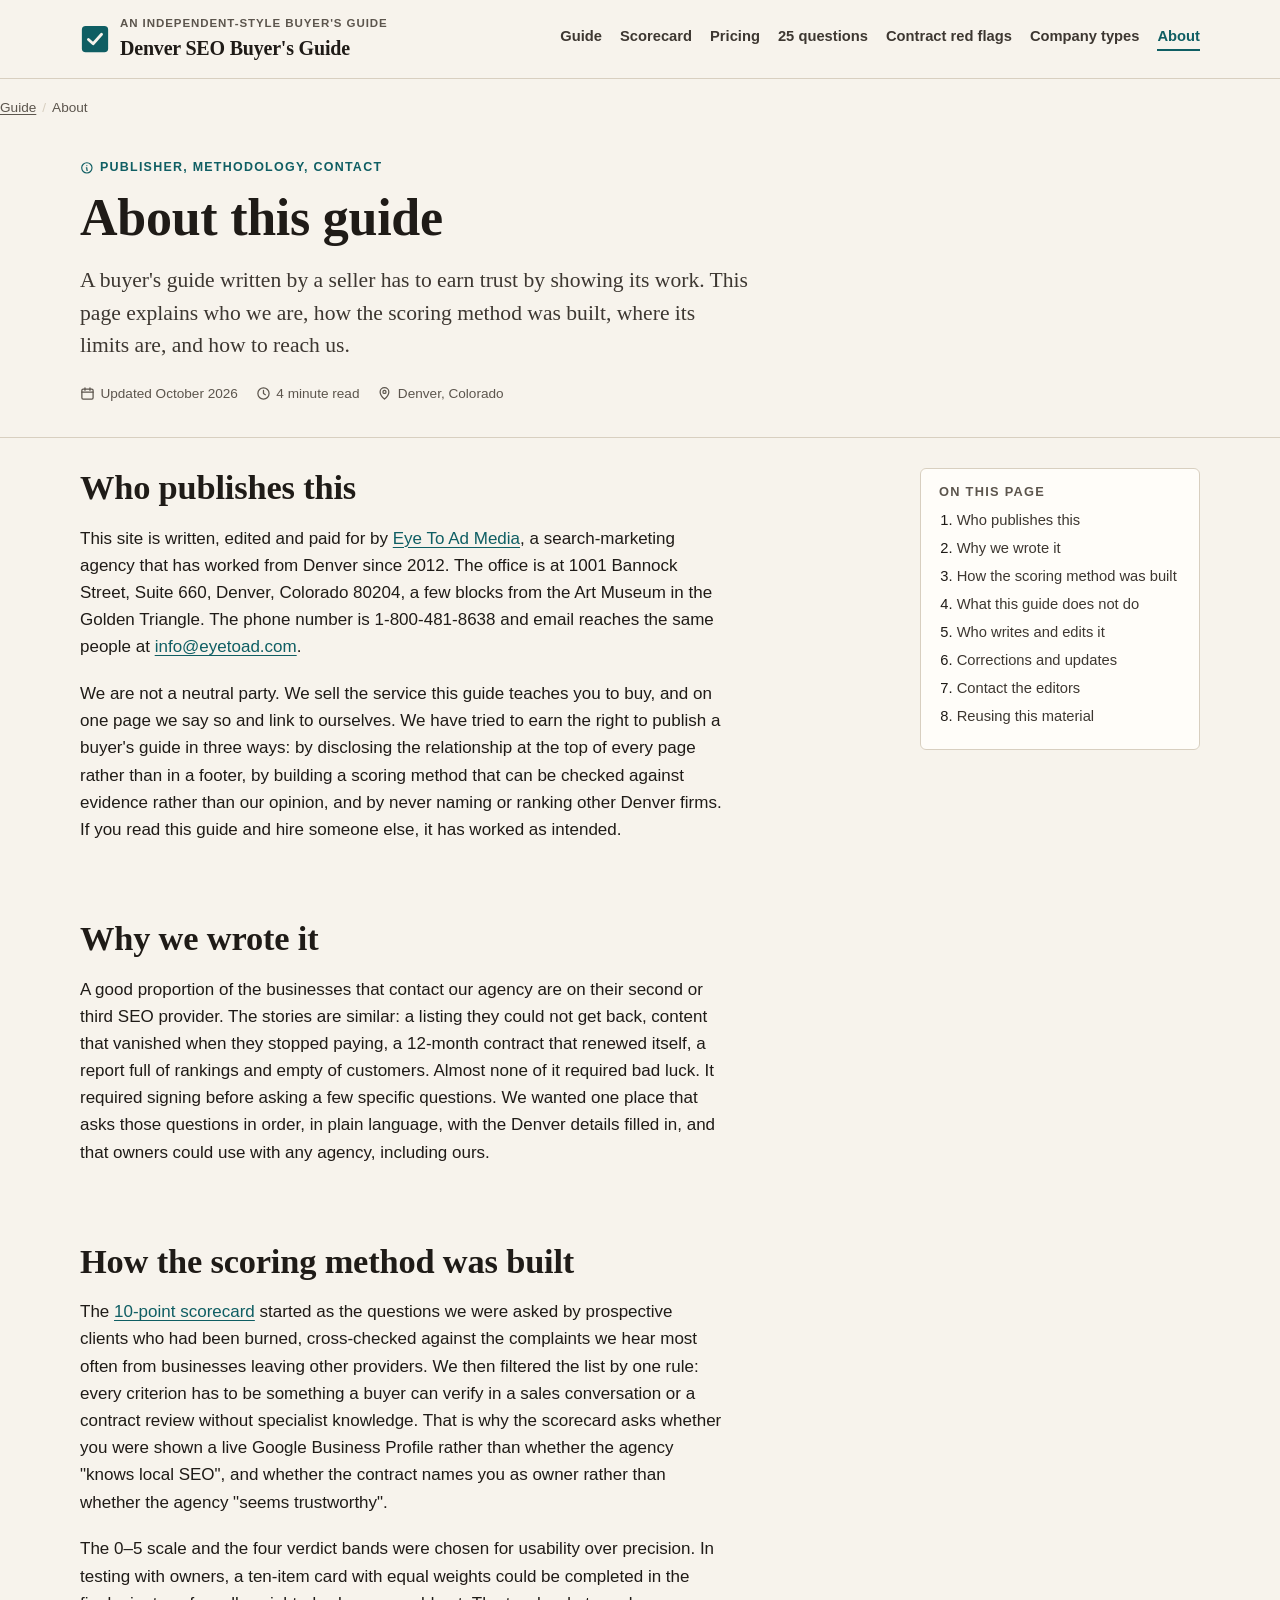
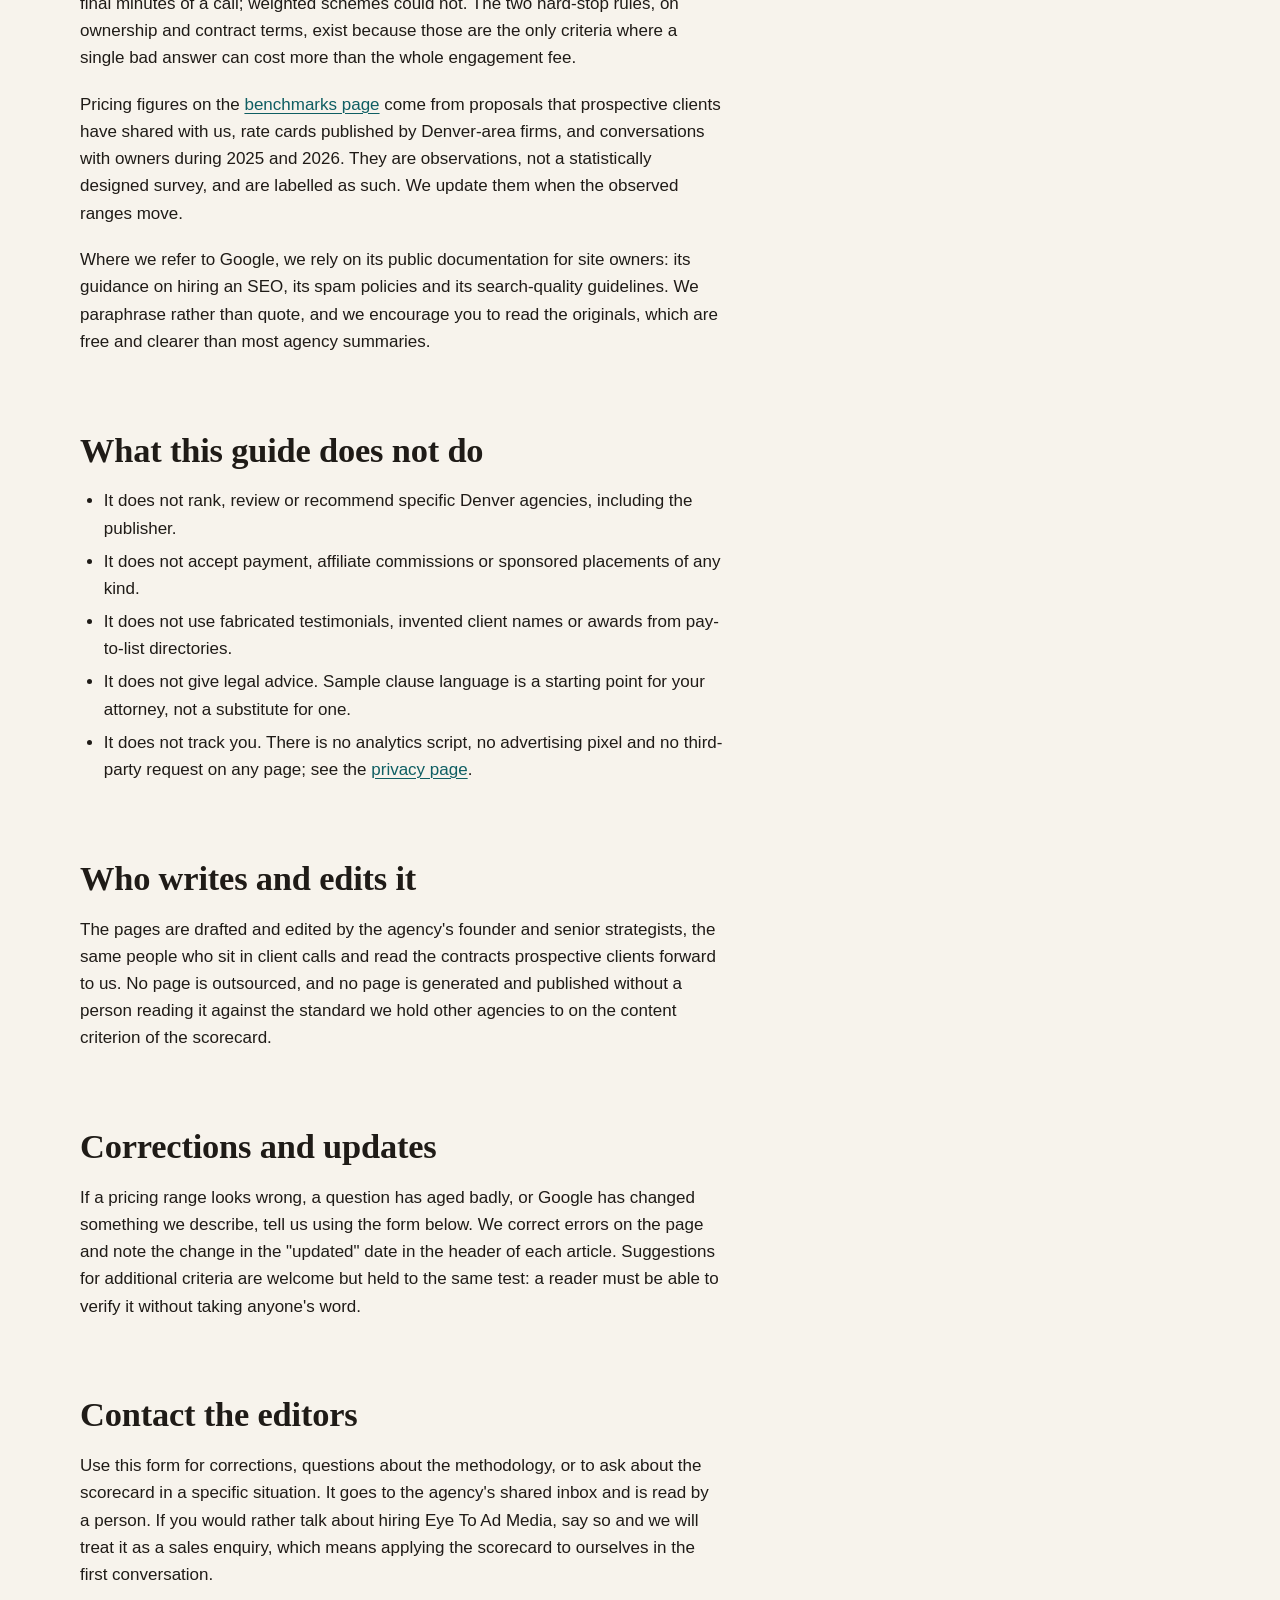
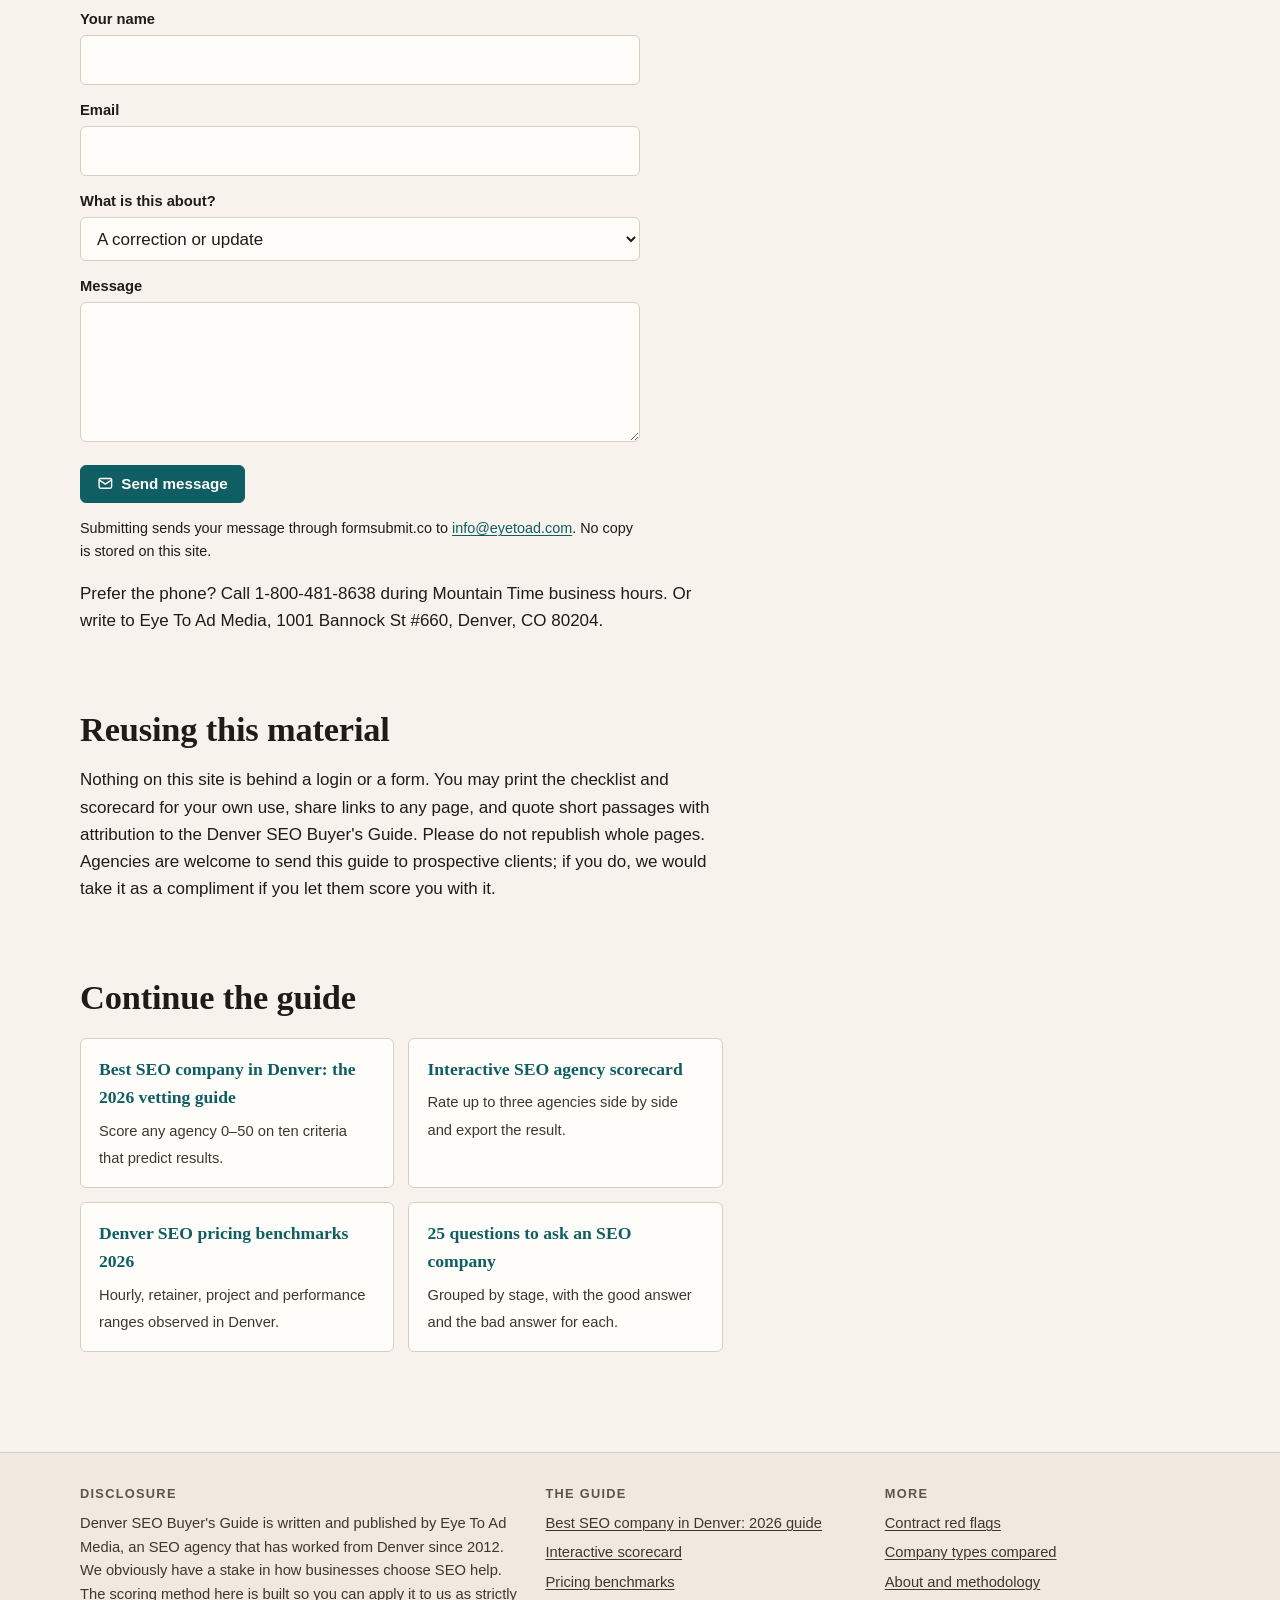
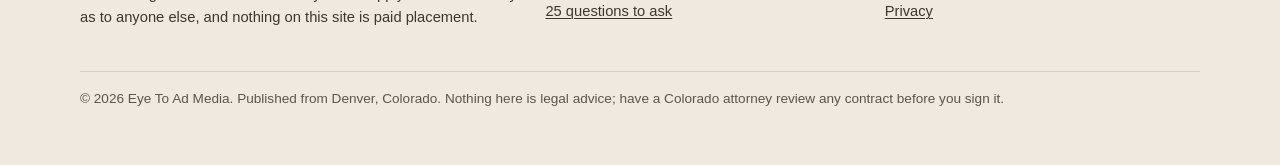
==== commit 3eb2a44f: "About form: FormSubmit AJAX with honeypot + timing check; scramble the email address The form posted" ====
--- a/about/index.html
+++ b/about/index.html
@@ -143,7 +143,7 @@
 <article class="prose">
 <h2 id="publisher">Who publishes this</h2>
 
-<p>This site is written, edited and paid for by <a href="https://eyetoad.com/" rel="noopener">Eye To Ad Media</a>, a search-marketing agency that has worked from Denver since 2012. The office is at 1001 Bannock Street, Suite 660, Denver, Colorado 80204, a few blocks from the Art Museum in the Golden Triangle. The phone number is 1-800-481-8638 and email reaches the same people at info@eyetoad.com.</p>
+<p>This site is written, edited and paid for by <a href="https://eyetoad.com/" rel="noopener">Eye To Ad Media</a>, a search-marketing agency that has worked from Denver since 2012. The office is at 1001 Bannock Street, Suite 660, Denver, Colorado 80204, a few blocks from the Art Museum in the Golden Triangle. The phone number is 1-800-481-8638 and email reaches the same people at <span class="eml-t" data-u="info" data-d="eyetoad.com">info (at) eyetoad.com</span>.</p>
 
 <p>We are not a neutral party. We sell the service this guide teaches you to buy, and on one page we say so and link to ourselves. We have tried to earn the right to publish a buyer's guide in three ways: by disclosing the relationship at the top of every page rather than in a footer, by building a scoring method that can be checked against evidence rather than our opinion, and by never naming or ranking other Denver firms. If you read this guide and hire someone else, it has worked as intended.</p>
 
@@ -183,7 +183,7 @@
 
 <p>Use this form for corrections, questions about the methodology, or to ask about the scorecard in a specific situation. It goes to the agency's shared inbox and is read by a person. If you would rather talk about hiring Eye To Ad Media, say so and we will treat it as a sales enquiry, which means applying the scorecard to ourselves in the first conversation.</p>
 
-<form class="form" action="https://formsubmit.co/info@eyetoad.com" method="POST" aria-labelledby="contact">
+<form class="form" id="contact-form" method="POST" aria-labelledby="contact" novalidate>
 <input type="hidden" name="_subject" value="Denver SEO Buyer's Guide: contact form">
 <input type="hidden" name="_template" value="table">
 <input type="hidden" name="_captcha" value="false">
@@ -201,7 +201,8 @@
 </select></div>
 <div><label for="f-msg">Message</label><textarea id="f-msg" name="message" required></textarea></div>
 <div><button type="submit" class="btn"><svg class="i" aria-hidden="true" viewBox="0 0 24 24"><rect x="3" y="5" width="18" height="14" rx="2"/><path d="m3 7 9 6 9-6"/></svg> Send message</button></div>
-<p class="small" id="sent">Submitting sends your message through formsubmit.co to info@eyetoad.com. No copy is stored on this site.</p>
+<p class="small form-status" id="form-status" role="status" aria-live="polite" hidden></p>
+<p class="small" id="sent">Submitting sends your message through formsubmit.co to <span class="eml-t" data-u="info" data-d="eyetoad.com">info (at) eyetoad.com</span>. No copy is stored on this site.</p>
 </form>
 
 <p>Prefer the phone? Call 1-800-481-8638 during Mountain Time business hours. Or write to Eye To Ad Media, 1001 Bannock St #660, Denver, CO 80204.</p>
@@ -246,5 +247,6 @@
 </footer>
 <script>document.documentElement.className=document.documentElement.className.replace('no-js','js');(function(){var b=document.querySelector('.nav-toggle'),u=document.querySelector('.nav ul');if(b&&u){b.addEventListener('click',function(){var o=u.classList.toggle('open');b.setAttribute('aria-expanded',o?'true':'false');});}document.querySelectorAll('[data-print]').forEach(function(el){el.addEventListener('click',function(){document.documentElement.setAttribute('data-print',el.getAttribute('data-print'));window.print();});});window.addEventListener('afterprint',function(){document.documentElement.removeAttribute('data-print');});})();</script>
 
+<script src="/js/contact.js" defer></script>
 </body>
 </html>
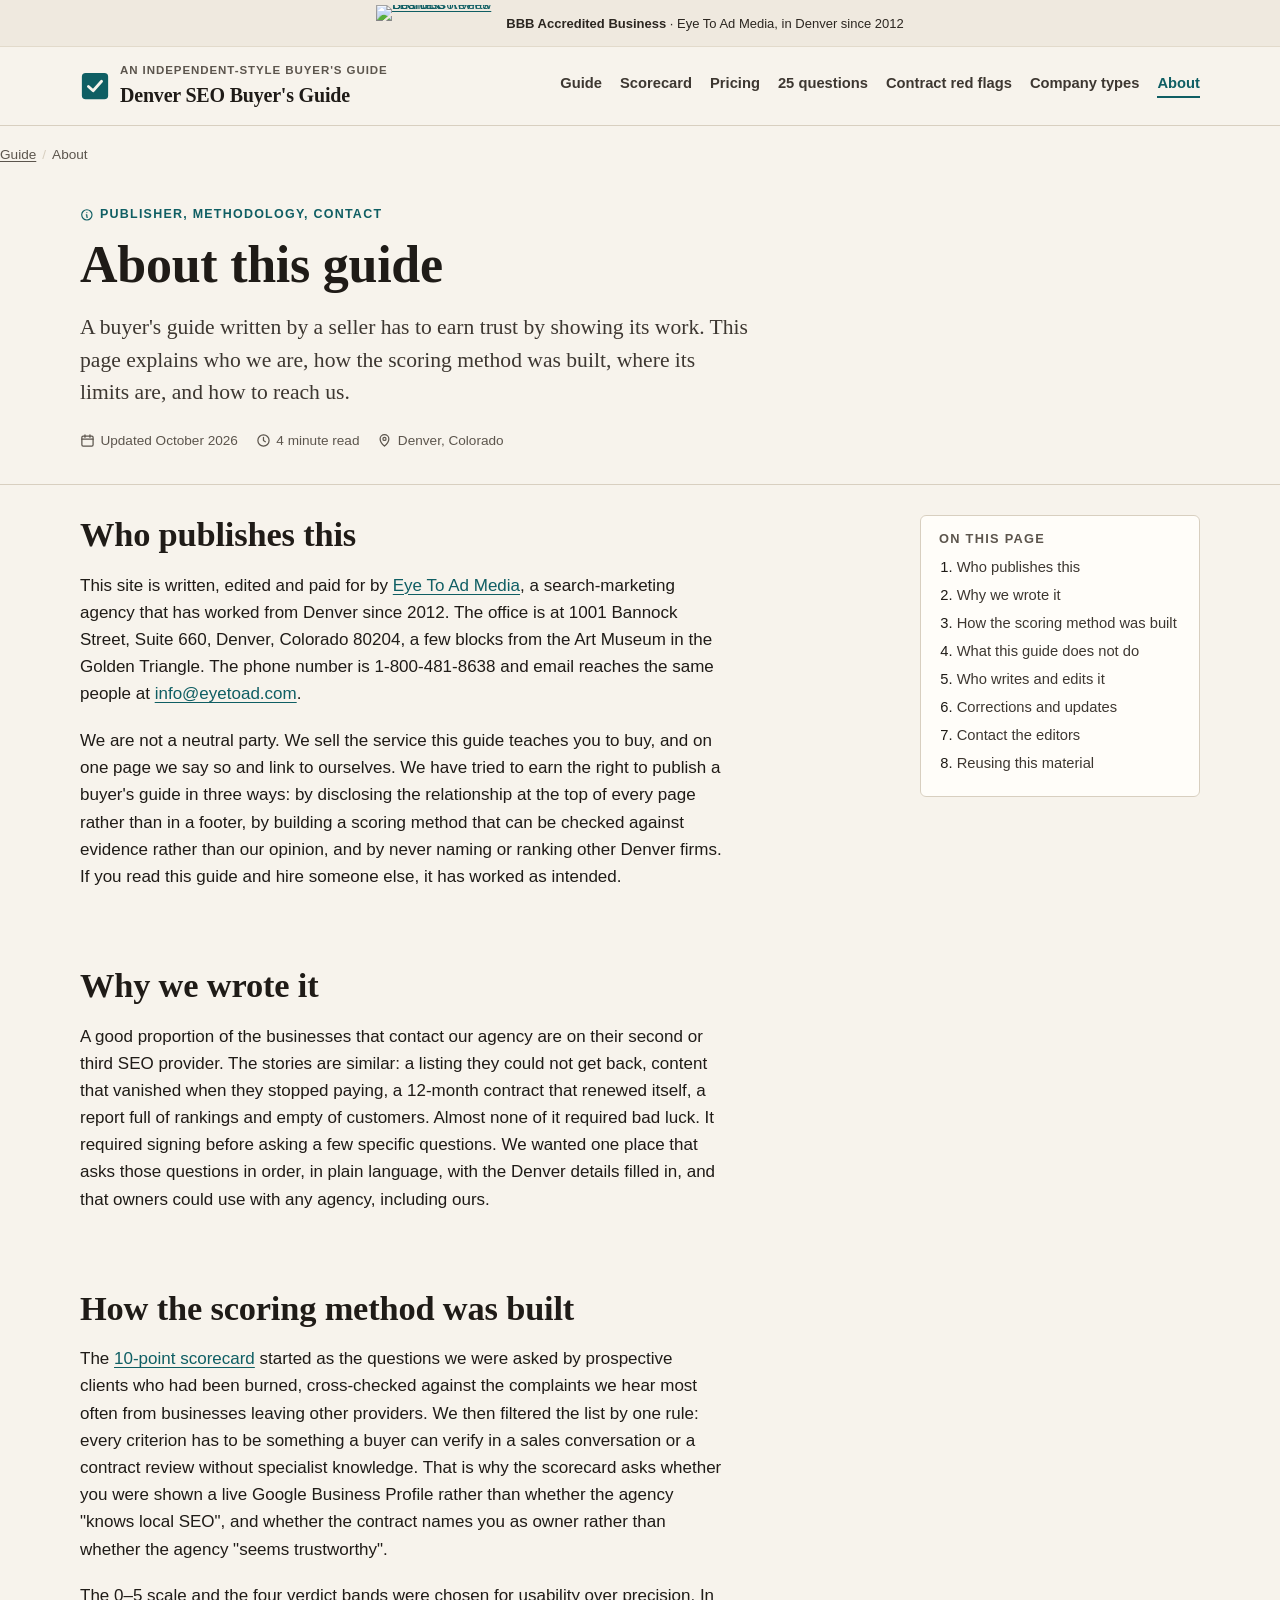
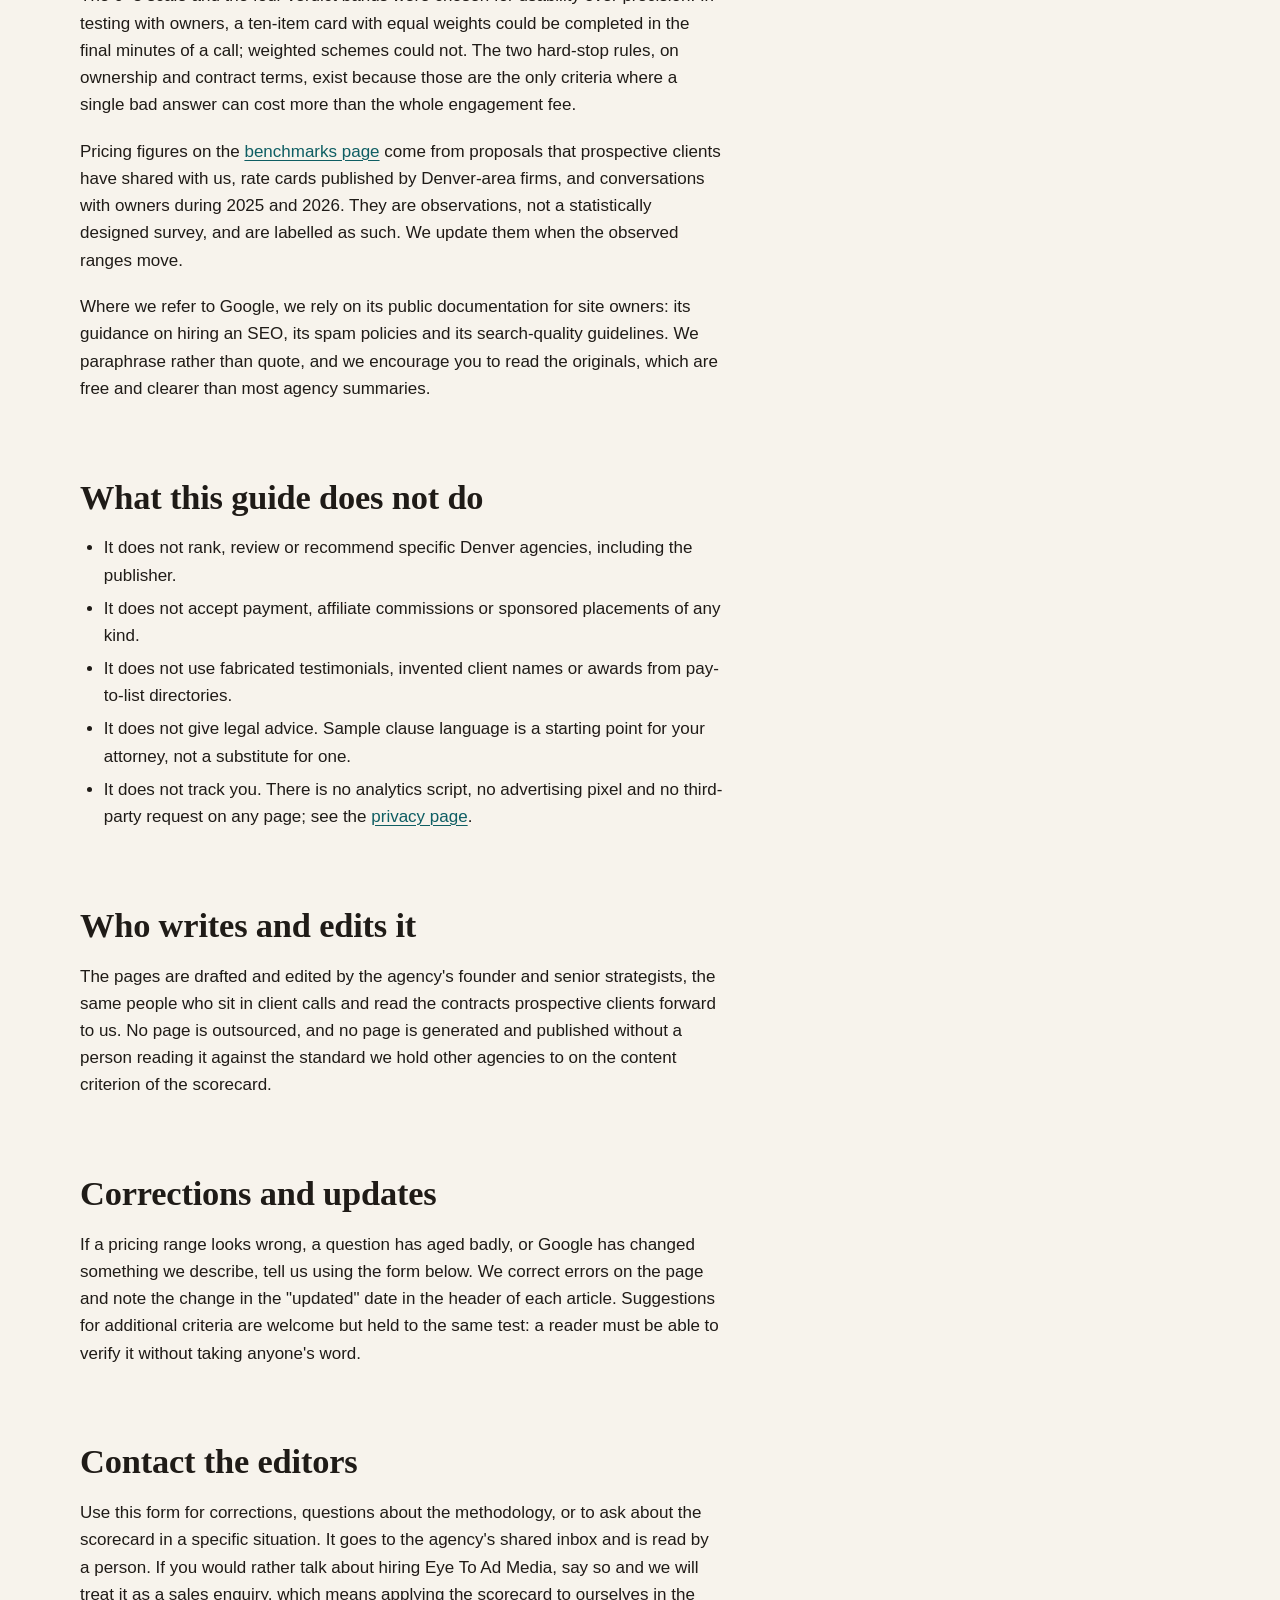
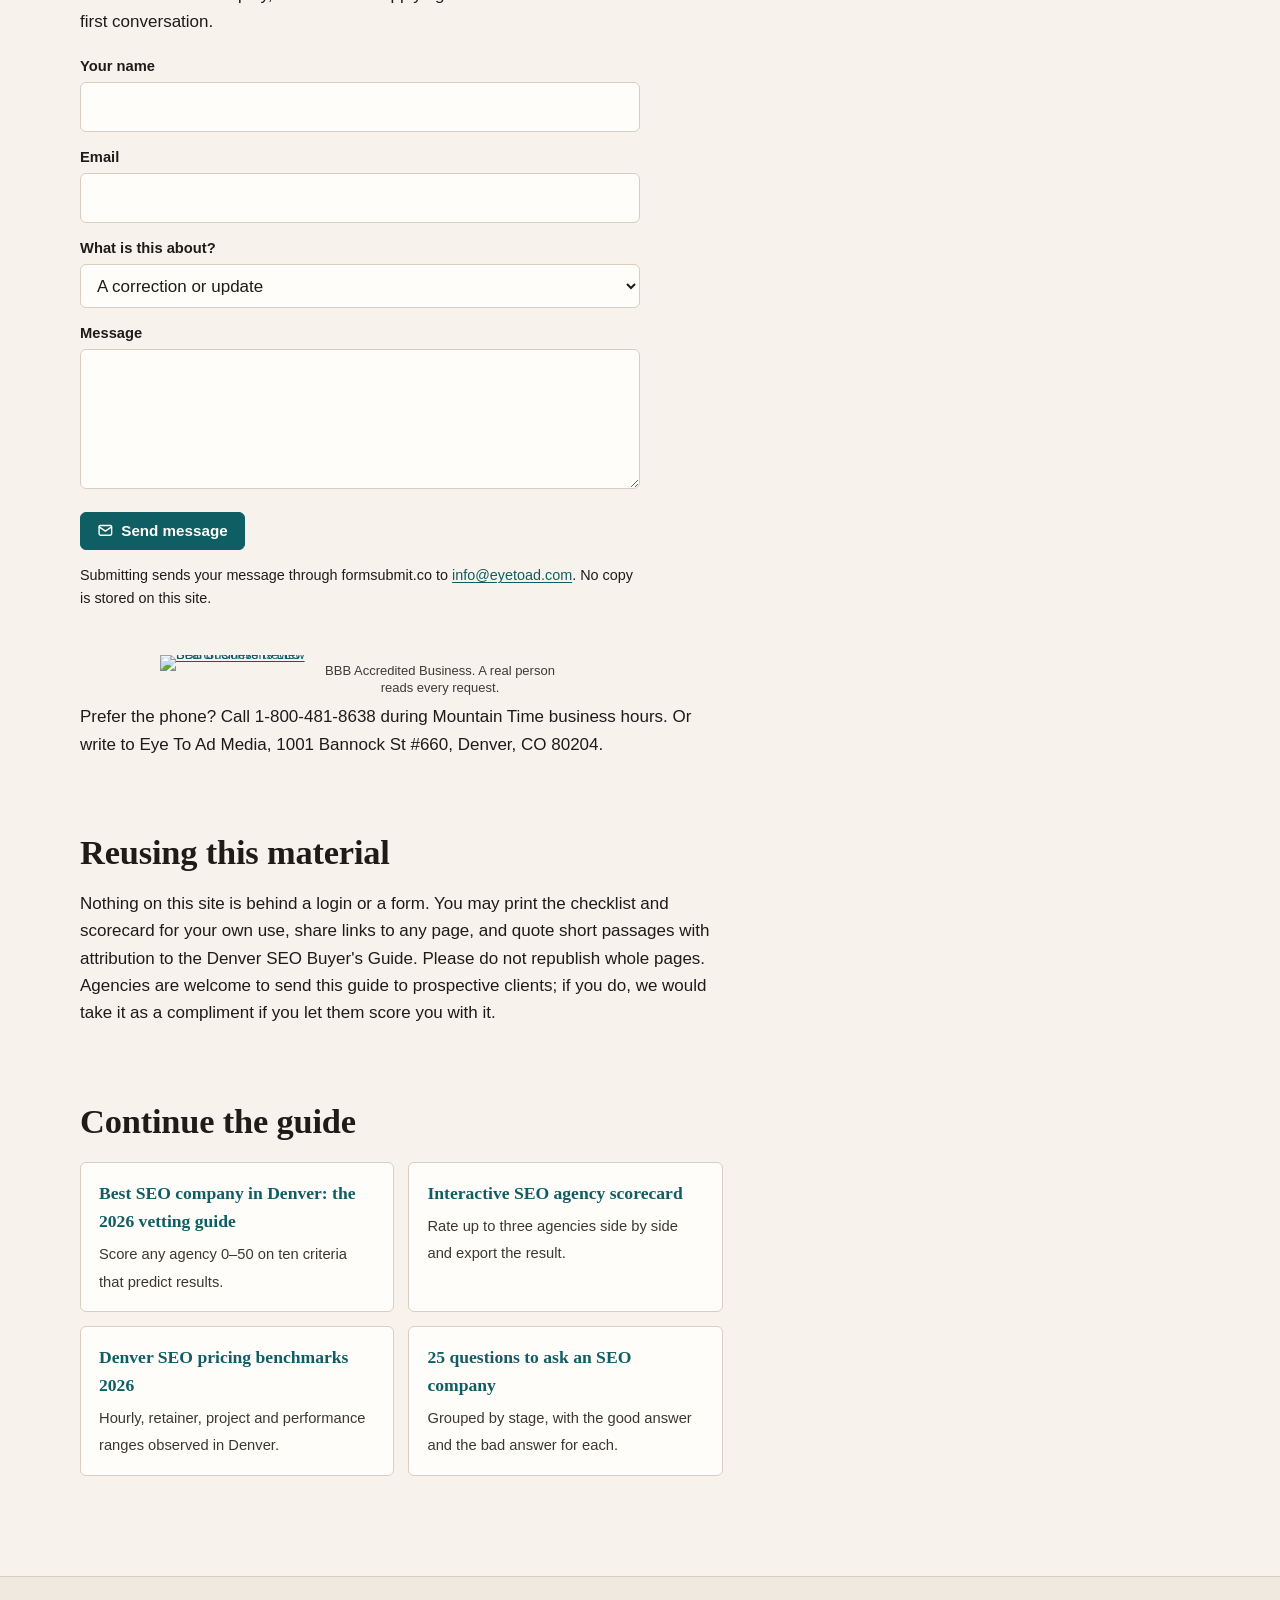
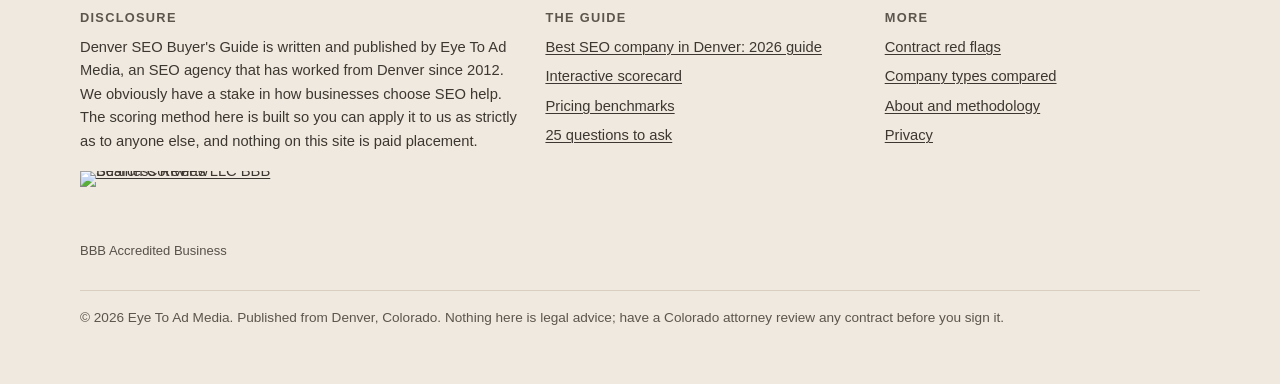
==== commit 96741823: "BBB seal trust strip, footer, forms and homepage value block Co-Authored-By: Claude Opus 5.5 <norepl" ====
--- a/about/index.html
+++ b/about/index.html
@@ -121,9 +121,11 @@
 }
 ]
 }</script>
+<style id="bbbx-css">.bbbx-f{margin:18px 0 6px;display:flex;flex-direction:column;align-items:flex-start;gap:6px}.bbbx-f a{display:inline-block;line-height:0;border:0;padding:0;background:none}.bbbx-f img{width:200px;max-width:100%;height:auto;display:block;margin:0}.bbbx-f span{font-size:13px;line-height:1.35;opacity:.85}.bbbx-form{grid-column:1/-1;flex:1 0 100%;width:100%;box-sizing:border-box;display:flex;align-items:center;justify-content:center;gap:10px;flex-wrap:wrap;margin:14px 0 0;padding:0;font-size:13px;line-height:1.35;text-align:left}.bbbx-form a{display:inline-block;line-height:0;border:0;padding:0;background:none;box-shadow:none}.bbbx-form img{width:150px;height:auto;max-width:100%;display:block;margin:0}.bbbx-form span{opacity:.85;max-width:240px;text-align:center}.bbbx-strip{background:var(--bx-bg,#fff);color:var(--bx-fg,#1f2937);border-bottom:1px solid var(--bx-line,rgba(0,0,0,.08));font-size:13px;line-height:1.3;box-sizing:border-box}.bbbx-strip .bbbx-in{max-width:1240px;margin:0 auto;padding:5px 16px;display:flex;align-items:center;justify-content:center;gap:12px;flex-wrap:nowrap;min-height:46px;box-sizing:border-box}.bbbx-strip{height:47px;overflow:hidden}.bbbx-strip a{display:inline-block;line-height:0;flex:none}.bbbx-strip img{width:118px;height:auto;display:block}.bbbx-strip b{font-weight:600}@media(max-width:520px){.bbbx-strip .bbbx-in{gap:10px;padding:4px 12px}.bbbx-strip .bbbx-x{display:none}.bbbx-strip img{width:108px}}:root{--bx-bg:#efe9df;--bx-fg:#2b2620;--bx-line:#e2dacb;--bv-bg:#f5f1ea;--bv-card:#fffdf9;--bv-line:#e2dacb;--bv-acc:#0f5c55}</style>
 </head>
 <body>
 <a class="skip" href="#main">Skip to content</a>
+<div class="bbbx-strip" role="note" aria-label="BBB accreditation"><div class="bbbx-in"><a href="https://www.bbb.org/us/co/denver/profile/advertising-agencies/search-converts-llc-1296-90228702/#sealclick" target="_blank" rel="nofollow noopener" aria-label="Search Converts LLC BBB Business Review (opens BBB profile)"><img src="https://seal-alaskaoregonwesternwashington.bbb.org/seals/blue-seal-200-65-bbb-90228702.png" width="200" height="65" alt="Search Converts LLC BBB Business Review" decoding="async"></a><span><b>BBB Accredited Business</b><span class="bbbx-x"> &middot; Eye To Ad Media, in Denver since 2012</span></span></div></div>
 <header class="hdr">
 <div class="wrap hdr-row">
 <a class="brand" href="/"><svg viewBox="0 0 32 32" aria-hidden="true"><rect x="2" y="2" width="28" height="28" rx="4" fill="#0f5e63"/><path d="M9 16.5 14 21l9-10" fill="none" stroke="#f7f3ec" stroke-width="3" stroke-linecap="round" stroke-linejoin="round"/></svg><span><span class="kicker">An independent-style buyer's guide</span>Denver SEO Buyer's Guide</span></a>
@@ -203,7 +205,7 @@
 <div><button type="submit" class="btn"><svg class="i" aria-hidden="true" viewBox="0 0 24 24"><rect x="3" y="5" width="18" height="14" rx="2"/><path d="m3 7 9 6 9-6"/></svg> Send message</button></div>
 <p class="small form-status" id="form-status" role="status" aria-live="polite" hidden></p>
 <p class="small" id="sent">Submitting sends your message through formsubmit.co to <span class="eml-t" data-u="info" data-d="eyetoad.com">info (at) eyetoad.com</span>. No copy is stored on this site.</p>
-</form>
+<div class="bbbx-form"><a href="https://www.bbb.org/us/co/denver/profile/advertising-agencies/search-converts-llc-1296-90228702/#sealclick" target="_blank" rel="nofollow noopener" aria-label="Search Converts LLC BBB Business Review (opens BBB profile)"><img src="https://seal-alaskaoregonwesternwashington.bbb.org/seals/blue-seal-200-65-bbb-90228702.png" width="200" height="65" alt="Search Converts LLC BBB Business Review" loading="lazy" decoding="async"></a><span>BBB Accredited Business. A real person reads every request.</span></div></form>
 
 <p>Prefer the phone? Call 1-800-481-8638 during Mountain Time business hours. Or write to Eye To Ad Media, 1001 Bannock St #660, Denver, CO 80204.</p>
 
@@ -221,7 +223,7 @@
 <div class="ftr-grid">
 <div>
 <h2>Disclosure</h2>
-<p>Denver SEO Buyer's Guide is written and published by Eye To Ad Media, an SEO agency that has worked from Denver since 2012. We obviously have a stake in how businesses choose SEO help. The scoring method here is built so you can apply it to us as strictly as to anyone else, and nothing on this site is paid placement.</p>
+<p>Denver SEO Buyer's Guide is written and published by Eye To Ad Media, an SEO agency that has worked from Denver since 2012. We obviously have a stake in how businesses choose SEO help. The scoring method here is built so you can apply it to us as strictly as to anyone else, and nothing on this site is paid placement.</p><div class="bbbx-f"><a href="https://www.bbb.org/us/co/denver/profile/advertising-agencies/search-converts-llc-1296-90228702/#sealclick" target="_blank" rel="nofollow noopener" aria-label="Search Converts LLC BBB Business Review (opens BBB profile)"><img src="https://seal-alaskaoregonwesternwashington.bbb.org/seals/blue-seal-200-65-bbb-90228702.png" width="200" height="65" alt="Search Converts LLC BBB Business Review" loading="lazy" decoding="async"></a><span>BBB Accredited Business</span></div>
 </div>
 <div>
 <h2>The guide</h2>
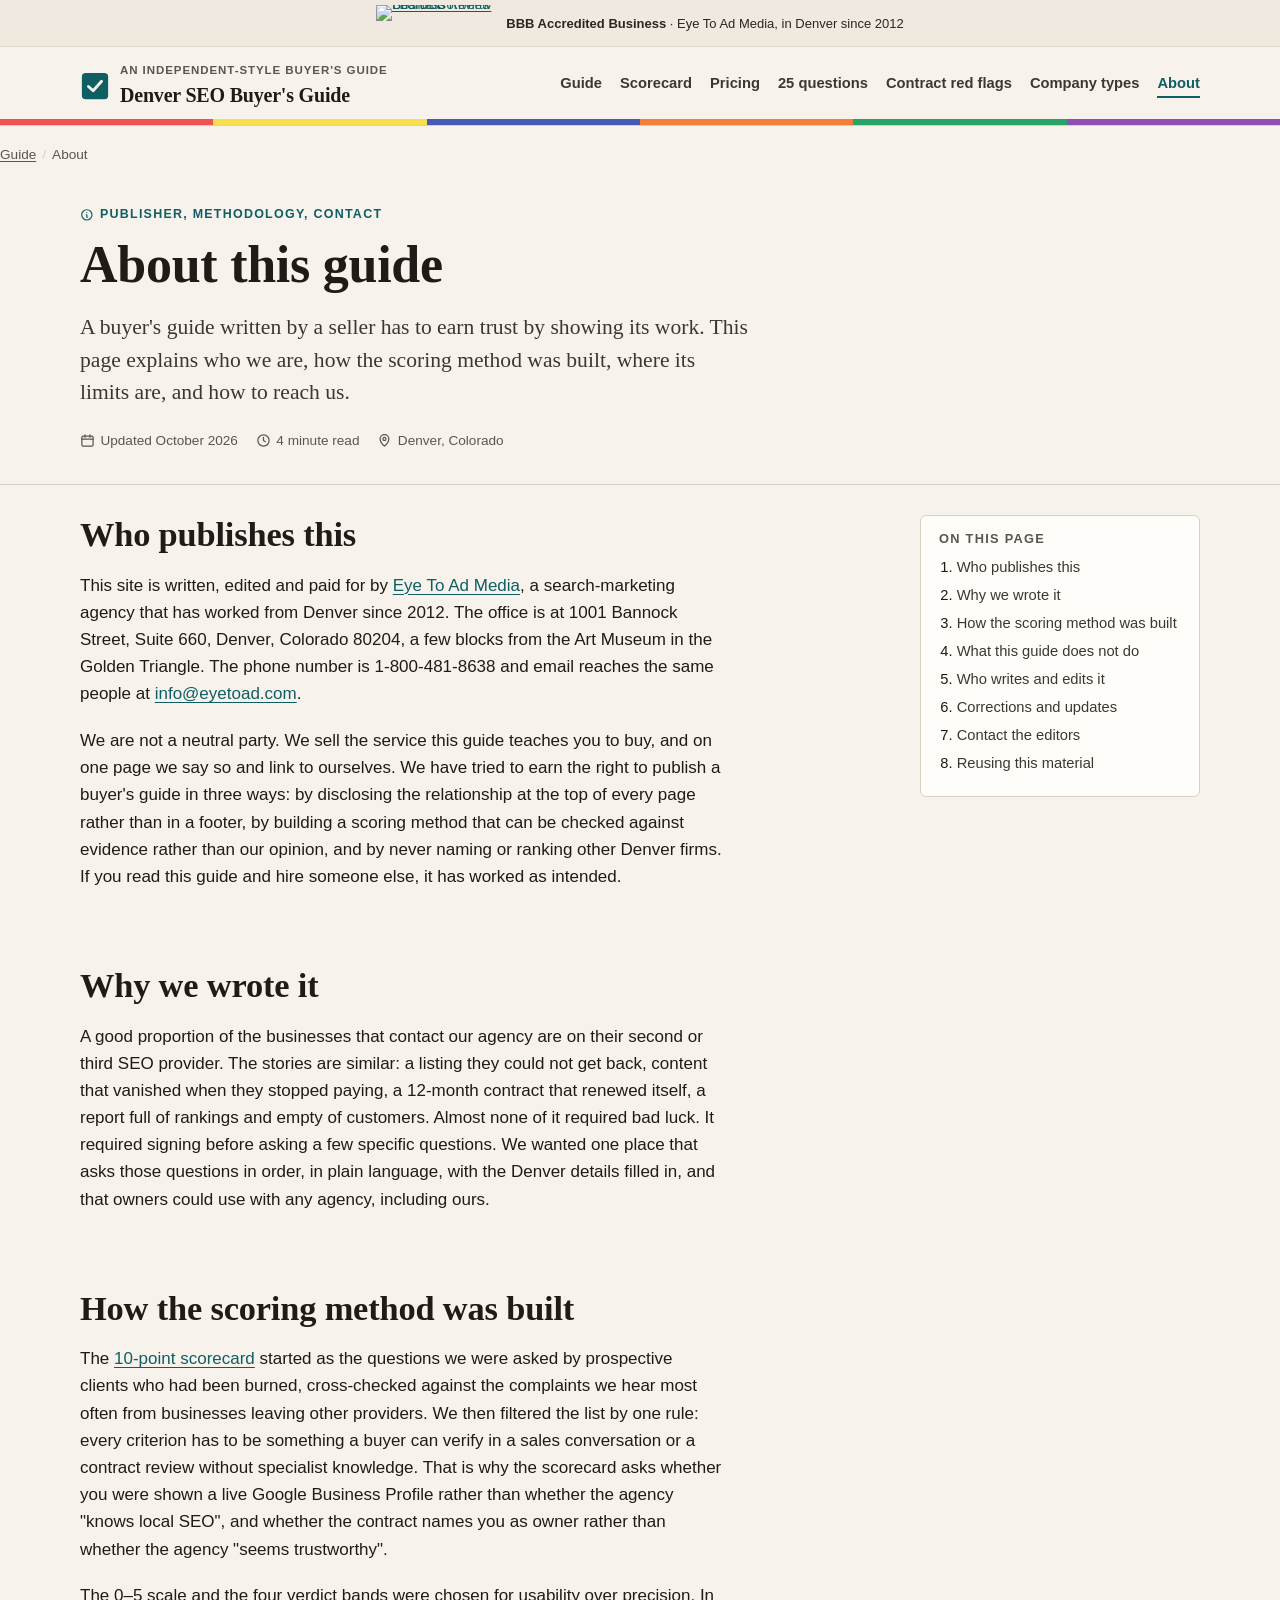
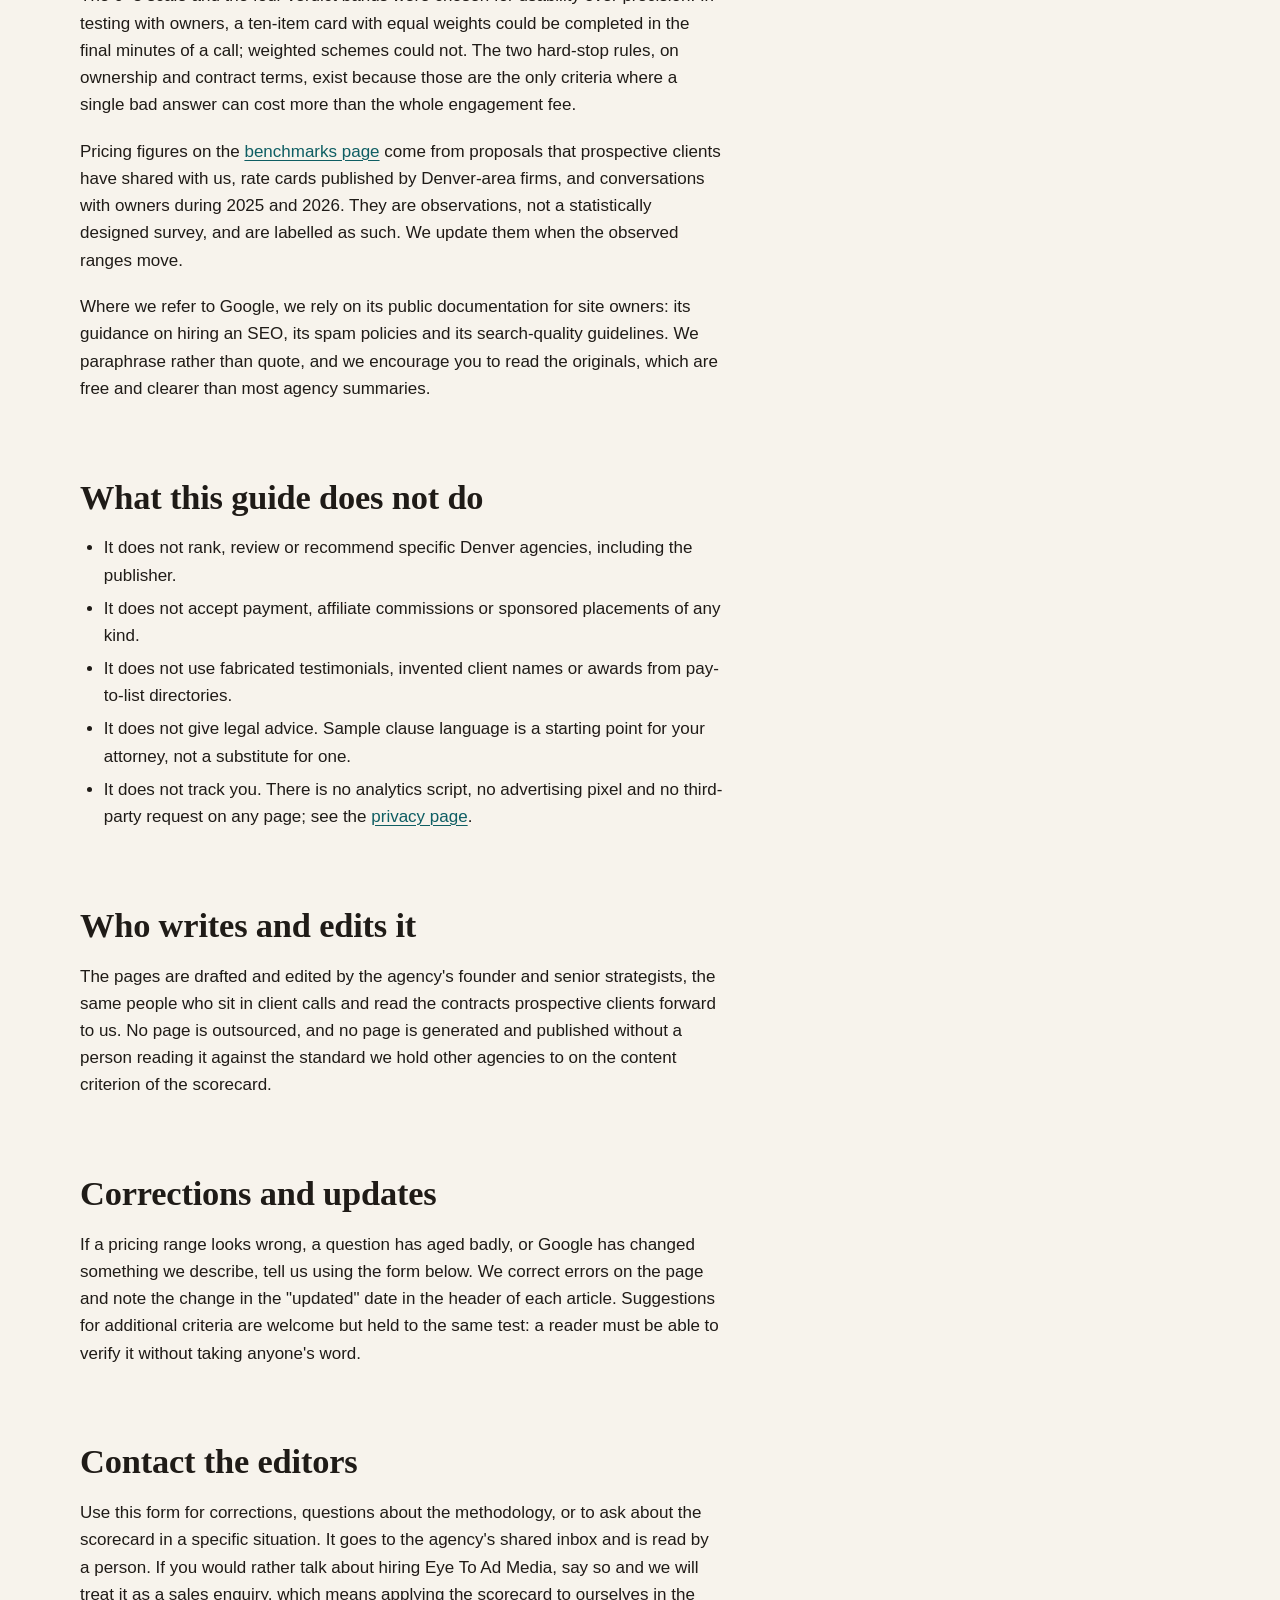
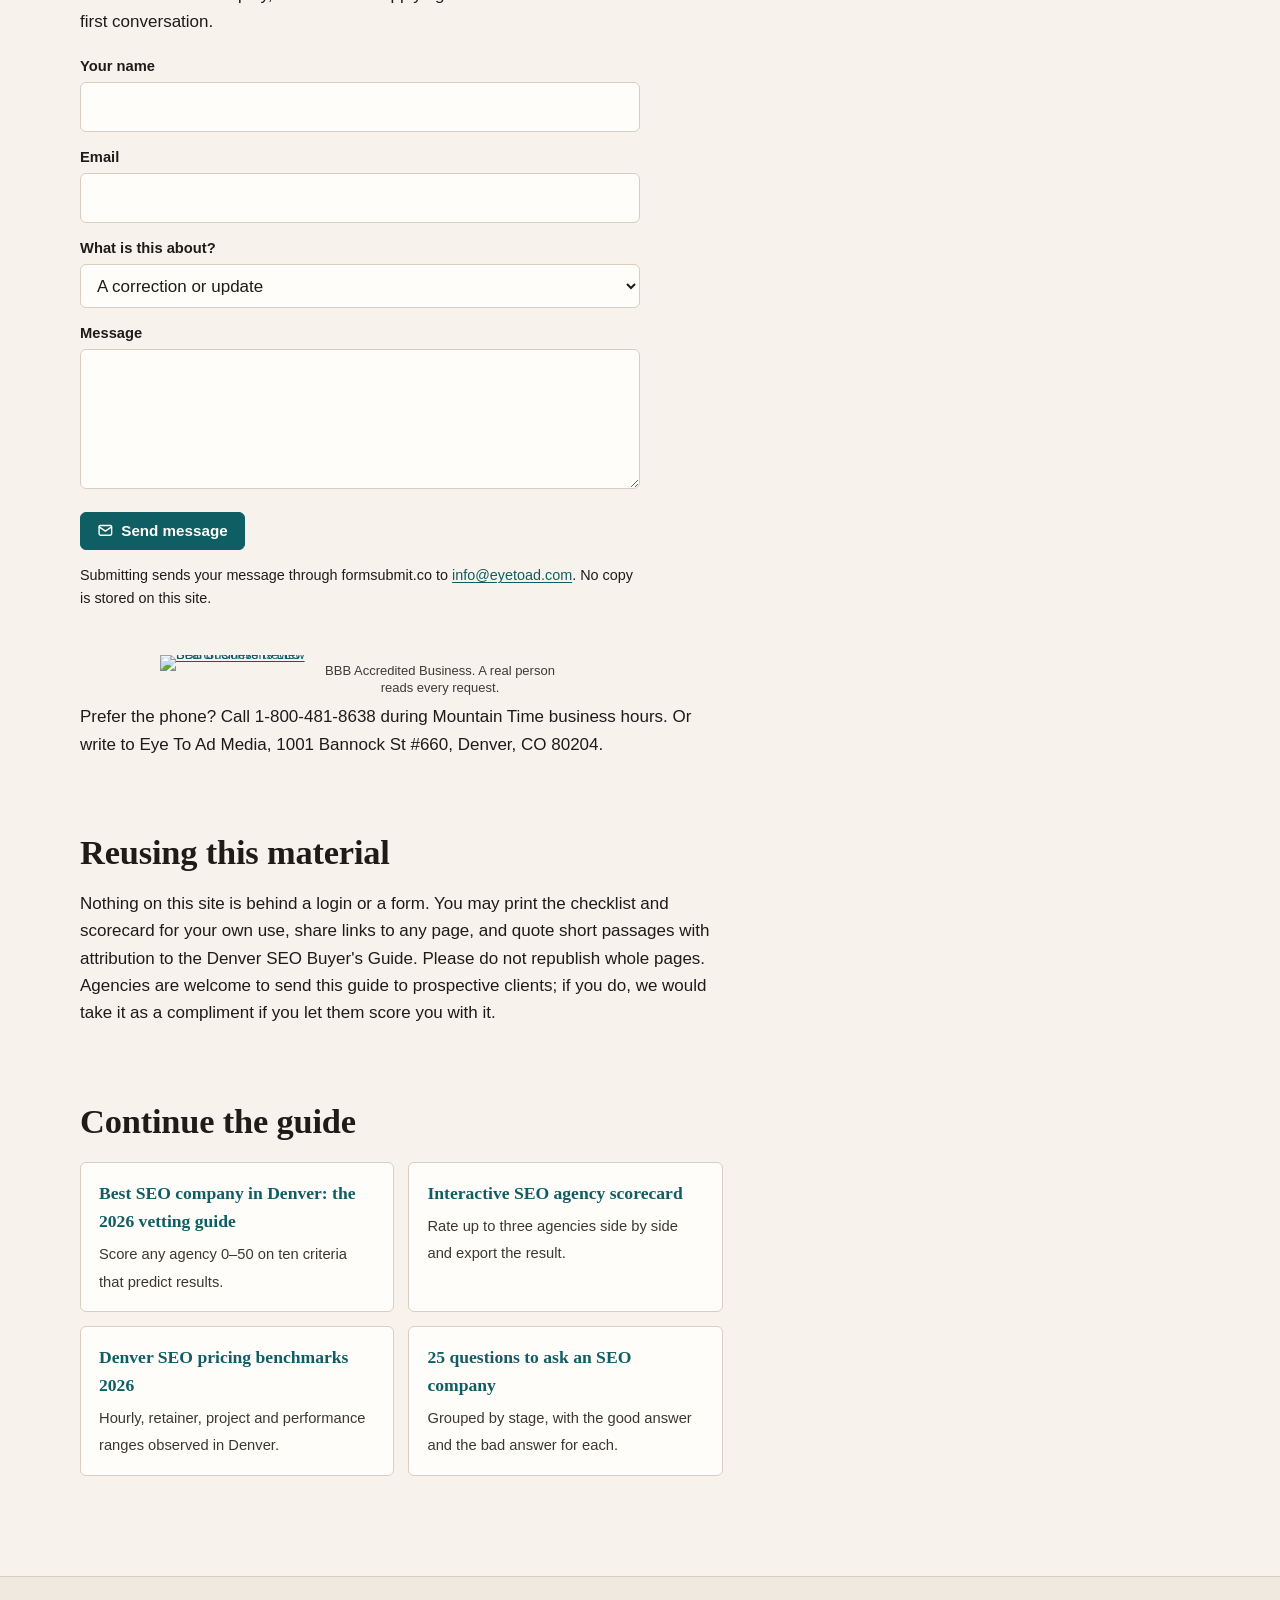
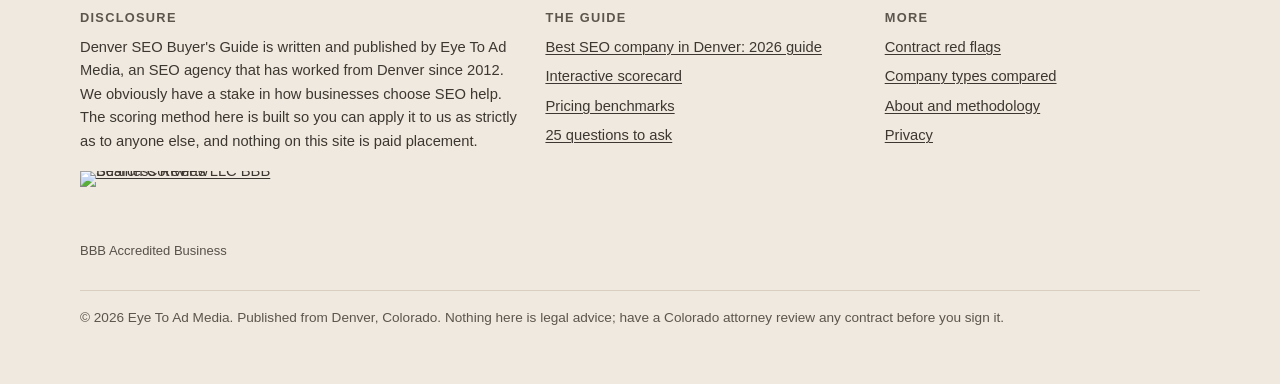
==== commit 793697ca: "Use shared Eye To Ad Media favicon on every page; add Eye To Ad color band to header Co-Authored-By:" ====
--- a/about/index.html
+++ b/about/index.html
@@ -25,8 +25,9 @@
 <meta name="twitter:image" content="https://bestseocompanydenverco.com/images/og.png">
 <meta name="geo.region" content="US-CO">
 <meta name="geo.placename" content="Denver, Colorado">
-<link rel="icon" href="/images/favicon.svg" type="image/svg+xml">
-<link rel="apple-touch-icon" href="/images/apple-touch-icon.png">
+<link rel="icon" type="image/png" sizes="32x32" href="/eye-to-ad-media-favicon-32.png">
+<link rel="icon" href="/favicon.ico" sizes="any">
+<link rel="apple-touch-icon" sizes="180x180" href="/eye-to-ad-media-apple-touch-icon.png">
 <link rel="manifest" href="/site.webmanifest">
 <style>:root{--paper:#f7f3ec;--paper-2:#efe9df;--ink:#1f1b17;--ink-2:#3d3731;--ink-3:#5c554d;--rule:#d8cfc0;--teal:#0f5e63;--teal-2:#0b474b;--teal-tint:#e2eeee;--white:#fffdf9;--serif:"Iowan Old Style","Palatino Linotype","Book Antiqua",Palatino,Charter,Georgia,serif;--sans:"Gill Sans","Gill Sans MT","Segoe UI","Trebuchet MS",Calibri,"Helvetica Neue",Arial,system-ui,sans-serif;--r:6px;--wrap:1120px}*,*::before,*::after{box-sizing:border-box}body{margin:0;background:var(--paper);color:var(--ink);font-family:var(--sans);font-size:1.0625rem;line-height:1.6}h1,h2,h3{font-family:var(--serif);font-weight:600;line-height:1.15;margin:0 0 .5em}h1{font-size:clamp(2rem,4.6vw,3.25rem);line-height:1.08}.wrap{width:min(100% - 32px,var(--wrap));margin-inline:auto}.skip{position:absolute;left:-999px;top:8px}.skip:focus{left:8px}.hdr{border-bottom:1px solid var(--rule)}.hdr-row{display:flex;align-items:center;justify-content:space-between;gap:16px;padding:14px 0;flex-wrap:wrap}.brand{display:flex;align-items:center;gap:10px;text-decoration:none;color:var(--ink);font-family:var(--serif);font-size:1.25rem;font-weight:600}.brand svg{width:30px;height:30px}.brand .kicker{display:block;font-family:var(--sans);font-size:.72rem;font-weight:600;letter-spacing:.08em;text-transform:uppercase;color:var(--ink-3)}.nav ul{list-style:none;margin:0;padding:0;display:flex;flex-wrap:wrap;gap:4px 18px}.nav a{text-decoration:none;color:var(--ink-2);font-weight:600;font-size:.92rem}.nav-toggle{display:none}@media (max-width:860px){.nav-toggle{display:inline-flex}.nav{flex-basis:100%}.js .nav ul{display:none}.js .nav ul.open{display:flex;flex-direction:column}}.disclose{border:1px solid var(--teal);border-left-width:5px;background:var(--teal-tint);padding:14px 18px;border-radius:var(--r);margin:0 0 28px;font-size:.95rem}.intro{padding:34px 0 10px;border-bottom:1px solid var(--rule);margin-bottom:30px}.layout{display:grid;grid-template-columns:minmax(0,1fr);gap:36px}@media (min-width:960px){.layout{grid-template-columns:minmax(0,1fr) 280px}}.prose{max-width:68ch}</style>
 <link rel="stylesheet" href="/css/site.css">
@@ -122,6 +123,7 @@
 ]
 }</script>
 <style id="bbbx-css">.bbbx-f{margin:18px 0 6px;display:flex;flex-direction:column;align-items:flex-start;gap:6px}.bbbx-f a{display:inline-block;line-height:0;border:0;padding:0;background:none}.bbbx-f img{width:200px;max-width:100%;height:auto;display:block;margin:0}.bbbx-f span{font-size:13px;line-height:1.35;opacity:.85}.bbbx-form{grid-column:1/-1;flex:1 0 100%;width:100%;box-sizing:border-box;display:flex;align-items:center;justify-content:center;gap:10px;flex-wrap:wrap;margin:14px 0 0;padding:0;font-size:13px;line-height:1.35;text-align:left}.bbbx-form a{display:inline-block;line-height:0;border:0;padding:0;background:none;box-shadow:none}.bbbx-form img{width:150px;height:auto;max-width:100%;display:block;margin:0}.bbbx-form span{opacity:.85;max-width:240px;text-align:center}.bbbx-strip{background:var(--bx-bg,#fff);color:var(--bx-fg,#1f2937);border-bottom:1px solid var(--bx-line,rgba(0,0,0,.08));font-size:13px;line-height:1.3;box-sizing:border-box}.bbbx-strip .bbbx-in{max-width:1240px;margin:0 auto;padding:5px 16px;display:flex;align-items:center;justify-content:center;gap:12px;flex-wrap:nowrap;min-height:46px;box-sizing:border-box}.bbbx-strip{height:47px;overflow:hidden}.bbbx-strip a{display:inline-block;line-height:0;flex:none}.bbbx-strip img{width:118px;height:auto;display:block}.bbbx-strip b{font-weight:600}@media(max-width:520px){.bbbx-strip .bbbx-in{gap:10px;padding:4px 12px}.bbbx-strip .bbbx-x{display:none}.bbbx-strip img{width:108px}}:root{--bx-bg:#efe9df;--bx-fg:#2b2620;--bx-line:#e2dacb;--bv-bg:#f5f1ea;--bv-card:#fffdf9;--bv-line:#e2dacb;--bv-acc:#0f5c55}</style>
+<style id="eta-cband-css">.eta-cband{position:absolute;left:0;right:0;bottom:0;height:6px;display:flex;pointer-events:none;z-index:1}.eta-cband span{flex:1}header.hdr{position:relative}</style>
 </head>
 <body>
 <a class="skip" href="#main">Skip to content</a>
@@ -132,7 +134,7 @@
 <button class="nav-toggle" type="button" aria-expanded="false" aria-controls="site-nav"><svg class="i" aria-hidden="true" viewBox="0 0 24 24"><path d="M3 6h18M3 12h18M3 18h18"/></svg> Menu</button>
 <nav class="nav" aria-label="Site"><ul id="site-nav"><li><a href="/">Guide</a></li><li><a href="/scorecard/">Scorecard</a></li><li><a href="/denver-seo-pricing-benchmarks/">Pricing</a></li><li><a href="/questions-to-ask-an-seo-company/">25 questions</a></li><li><a href="/seo-contract-red-flags/">Contract red flags</a></li><li><a href="/denver-seo-companies/">Company types</a></li><li><a href="/about/" aria-current="page">About</a></li></ul></nav>
 </div>
-</header>
+<div class="eta-cband" aria-hidden="true"><span style="background:#EF5350"></span><span style="background:#F5DF4D"></span><span style="background:#4658B8"></span><span style="background:#F2803A"></span><span style="background:#27A366"></span><span style="background:#8E4FB5"></span></div></header>
 <nav class="crumbs wrap" aria-label="Breadcrumb"><ol><li><a href="/">Guide</a></li><li aria-current="page">About</li></ol></nav>
 <main id="main">
 <div class="intro"><div class="wrap">
